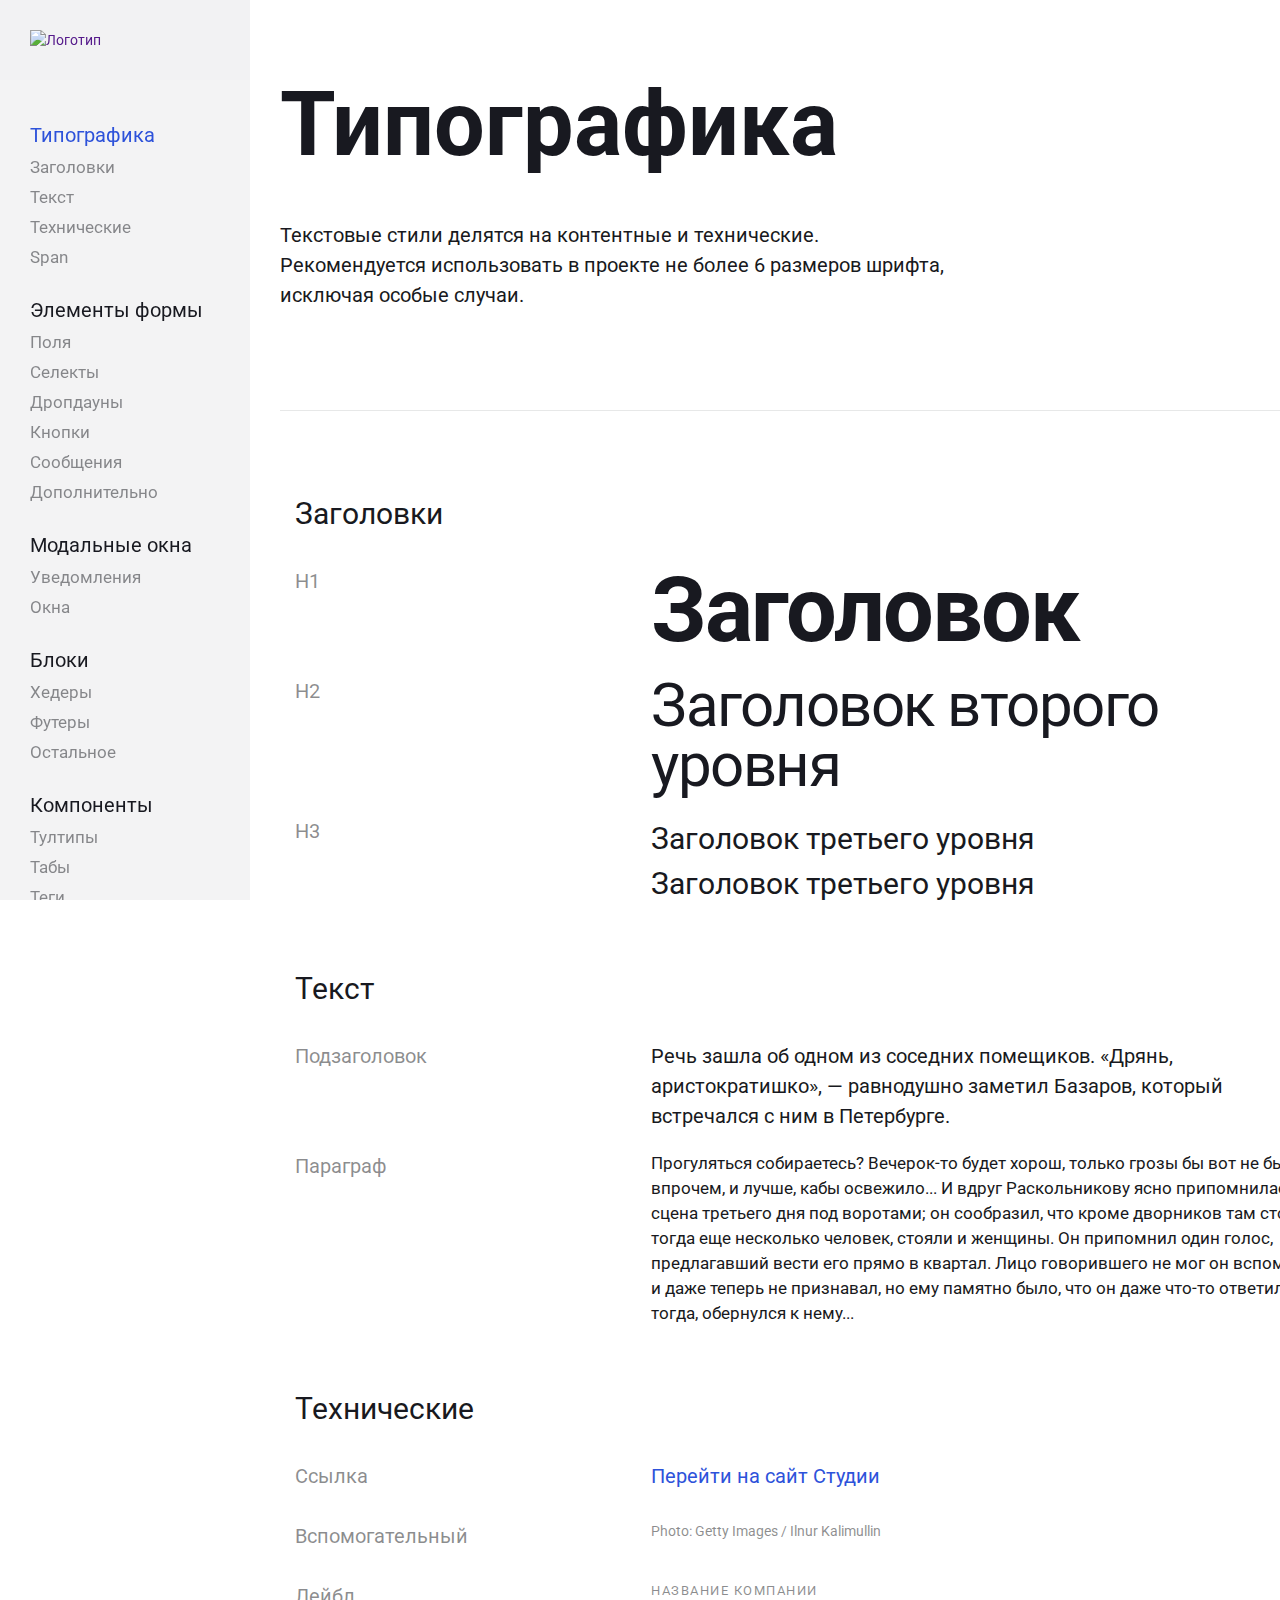
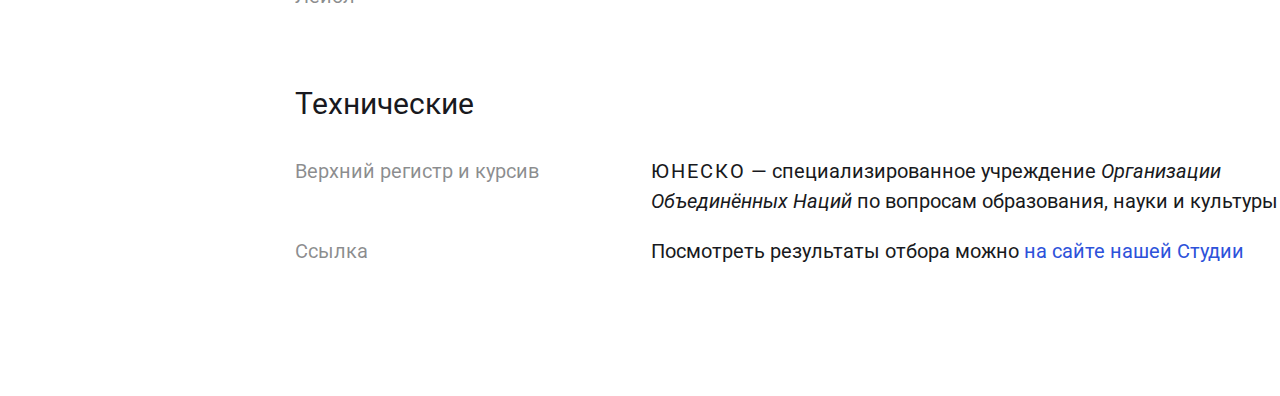
==== index.html @ d0a7d4bd "переименовала файл (для пробы)" ====
<!DOCTYPE html>
<html lang="en">

<head>
      <meta charset="UTF-8">
      <meta name="viewport" content="width=device-width, initial-scale=1.0">
      <meta http-equiv="X-UA-Compatible" content="ie=edge">
      <meta name="keywords" content="">
      <meta name="description" content="">
      <link rel="stylesheet" href="css/normalize.css">
      <link rel="stylesheet" href="css/style.css">
      <link href="https://fonts.googleapis.com/css?family=Roboto&display=swap" rel="stylesheet">
      <title>stride-design-system/typography</title>
</head>

<body>
      <div class="typography__flex-container">
            <header class="typography__header">
                  <nav class="header__navigation">
                        <a class="header__navigation-logo" href=""><img class="header__navigation-logo-image"
                                    src="img/blue-logo.svg" width="105" height="30" alt="Логотип"></a>
                        <ul class="header__navigation-menu">
                              <li><a class="header__navigation-menu-item--current" href="">Типографика</a>
                                    <ul class="header__navigation-list">
                                          <li><a class="header__navigation-item" href="">Заголовки</a></li>
                                          <li><a class="header__navigation-item" href="">Текст</a></li>
                                          <li><a class="header__navigation-item" href="">Технические</a></li>
                                          <li><a class="header__navigation-item" href="">Span</a></li>
                                    </ul>
                              </li>
                              <li><a class="header__navigation-menu-item" href="">Элементы формы</a>
                                    <ul class="header__navigation-list">
                                          <li><a class="header__navigation-item" href="">Поля</a></li>
                                          <li><a class="header__navigation-item" href="">Селекты</a></li>
                                          <li><a class="header__navigation-item" href="">Дропдауны</a></li>
                                          <li><a class="header__navigation-item" href="">Кнопки</a></li>
                                          <li><a class="header__navigation-item" href="">Сообщения</a></li>
                                          <li><a class="header__navigation-item" href="">Дополнительно</a></li>
                                    </ul>
                              </li>
                              <li><a class="header__navigation-menu-item" href="">Модальные окна</a>
                                    <ul class="header__navigation-list">
                                          <li><a class="header__navigation-item" href="">Уведомления</a></li>
                                          <li><a class="header__navigation-item" href="">Окна</a></li>
                                    </ul>
                              </li>
                              <li><a class="header__navigation-menu-item" href="">Блоки</a>
                                    <ul class="header__navigation-list">
                                          <li><a class="header__navigation-item" href="">Хедеры</a></li>
                                          <li><a class="header__navigation-item" href="">Футеры</a></li>
                                          <li><a class="header__navigation-item" href="">Остальное</a></li>
                                    </ul>
                              </li>
                              <li><a class="header__navigation-menu-item" href="">Компоненты</a>
                                    <ul class="header__navigation-list">
                                          <li><a class="header__navigation-item" href="">Тултипы</a></li>
                                          <li><a class="header__navigation-item" href="">Табы</a></li>
                                          <li><a class="header__navigation-item" href="">Теги</a></li>
                                          <li><a class="header__navigation-item" href="">Процесс-бары</a></li>
                                          <li><a class="header__navigation-item" href="">Карточки</a></li>
                                    </ul>
                              </li>
                              <li><a class="header__navigation-menu-item" href="">Иконки</a>
                                    <ul class="header__navigation-list">
                                          <li><a class="header__navigation-item" href="">Стандартный набор</a></li>
                                          <li><a class="header__navigation-item" href="">Социальные сети</a></li>
                                          <li><a class="header__navigation-item" href="">Флаги</a></li>
                                    </ul>
                              </li>
                        </ul>

                  </nav>
            </header>
            <main class="typography__main">
                  <header class="typography__main-header">
                        <h1 class="typography__header-headline">Типографика</h1>
                        <p class="typography__header-subtitle">Текстовые стили делятся на контентные и технические.
                              Рекомендуется использовать в проекте не более
                              6 размеров шрифта, исключая особые случаи.</p>
                  </header>
                  <section class="typography__tittle-style">
                        <h2 class="visually-hidden">Заголовки</h2>
                        <table class="typography__tittle-style-table">
                              <caption class="typography__tittle-style-headline">Заголовки</caption>
                              <tr class="typography__tittle-style-h1">
                                    <td class="typography__tittle-style-name">H1</td>
                                    <td class="typography__tittle-h1">Заголовок</td>
                              </tr>
                              <tr class="typography__tittle-style-h2">
                                    <td class="typography__tittle-style-name">H2</td>
                                    <td class="typography__tittle-h2">Заголовок второго уровня</td>
                              </tr>
                              <tr class="typography__tittle-style-h3">
                                    <td class="typography__tittle-style-name">H3</td>
                                    <td class="typography__tittle-h3"><span>Заголовок третьего уровня</span>
                                          <span>Заголовок третьего уровня</span>
                                    </td>
                              </tr>
                        </table>
                  </section>
                  <section class="typography__text-style">
                        <h2 class="visually-hidden">Текст</h2>
                        <table class="typography__text-style-table">
                              <caption class="typography__text-style-headline">Текст</caption>
                              <tr class="typography__text-style-subtitle">
                                    <td class="typography__text-style-name">Подзаголовок</td>
                                    <td class="typography__text-subtitle">Речь зашла об одном из соседних помещиков.
                                          «Дрянь, аристократишко», —
                                          равнодушно заметил Базаров, который встречался с ним в Петербурге.</td>
                              </tr>
                              <tr class="typography__text-style-paragraph">
                                    <td class="typography__text-style-name">Параграф</td>
                                    <td class="typography__text-paragraph">Прогуляться собираетесь? Вечерок-то будет
                                          хорош, только грозы бы вот не
                                          было.
                                          А впрочем, и лучше, кабы освежило... И вдруг Раскольникову ясно припомнилась
                                          вся
                                          сцена третьего дня под воротами; он сообразил, что кроме дворников там стояло
                                          тогда
                                          еще несколько человек, стояли и женщины. Он припомнил один голос, предлагавший
                                          вести
                                          его прямо в квартал. Лицо говорившего не мог он вспомнить и даже теперь не
                                          признавал, но ему памятно было, что он даже что-то ответил ему тогда,
                                          обернулся к
                                          нему...</td>
                              </tr>
                        </table>
                  </section>
                  <section class="typography__tech-style">
                        <h2 class="visually-hidden">Технические</h2>
                        <table class="typography__tech-style-table">
                              <caption class="typography__tech-style-headline">Технические</caption>
                              <tr class="typography__tech-style-link">
                                    <td class="typography__tech-style-name">Ссылка</td>
                                    <td class="typography__tech-link"><a class="typography__tech-link-a" href="">Перейти
                                                на сайт Студии</a></td>
                              </tr>
                              <tr class="typography__tech-style-auxiliary">
                                    <td class="typography__tech-style-name">Вспомогательный</td>
                                    <td class="typography__tech-auxiliary">Photo: Getty Images / Ilnur Kalimullin</td>
                              </tr>
                              <tr class="typography__tech-style-label">
                                    <td class="typography__tech-style-name">Лейбл</td>
                                    <td class="typography__tech-label">НАЗВАНИЕ КОМПАНИИ</td>
                              </tr>
                        </table>

                  </section>
                  <section class="typography__span-style">
                        <h2 class="visually-hidden">Span</h2>
                        <table class="typography__span-style-table">
                              <caption class="typography__span-style-headline">Технические</caption>
                              <tr class="typography__span-style-marker">
                                    <td class="typography__span-style-name">Верхний регистр и курсив</td>
                                    <td class="typography__span-marker"><span
                                                class="typography__span-uppercase">ЮНЕСКО</span> —
                                          специализированное учреждение
                                          <em class="typography__span-italic">Организации Объединённых Наций</em>
                                          по
                                          вопросам образования, науки и культуры</td>
                              </tr>
                              <tr class="typography__span-style-link">
                                    <td class="typography__span-style-name">Ссылка</td>
                                    <td class="typography__span-link">Посмотреть результаты отбора можно <a
                                                class="typography__span-link-a" href="">на сайте нашей
                                                Студии</a></td>
                              </tr>
                        </table>
                  </section>
            </main>
      </div>
</body>

</html>
---- css/style.css ----
@charset "UTF-8";
/* ====================
Переменные шрифтов в SCSS
*/
body {
  font-family: Roboto, sans-serif;
  color: #181920;
  font-size: 14px;
  line-height: 20px;
  padding: 0;
  margin: 0;
}

a {
  text-decoration: none;
}

img {
  max-width: 100%;
  height: auto;
}

button {
  padding: 0;
  border: none;
  font: inherit;
  color: inherit;
  background-color: transparent;
  cursor: pointer;
}

ul {
  list-style: none;
  padding: 0;
  margin: 0;
}

.visually-hidden:not(:focus):not(:active),
input[type=checkbox].visually-hidden,
input[type=radio].visually-hidden {
  position: absolute;
  width: 1px;
  height: 1px;
  margin: -1px;
  border: 0;
  padding: 0;
  white-space: nowrap;
  clip-path: inset(100%);
  clip: rect(0 0 0 0);
  overflow: hidden;
}

.typography__flex-container {
  position: relative;
  display: flex;
  margin: 0;
  padding: 0;
  min-height: 100vh;
}

.typography__header {
  position: fixed;
  margin: 0;
  padding: 0;
  height: 100vh;
  overflow: auto;
  overflow-x: hidden;
  z-index: 10;
}

.header__navigation {
  position: relative;
  box-sizing: border-box;
  width: 250px;
  margin: 0;
  padding: 0;
  background-color: rgba(242, 242, 243, 0.9);
}

.header__navigation-logo {
  position: fixed;
  box-sizing: border-box;
  z-index: 1;
  width: 250px;
  padding: 30px;
  background-color: rgba(242, 242, 243, 0.9);
}

.header__navigation-menu {
  padding: 120px 30px 30px;
  margin: 0;
  display: flex;
  flex-direction: column;
}

.header__navigation-menu-item {
  display: block;
  font-size: 20px;
  line-height: 30px;
  color: #181920;
}

.header__navigation-menu-item:hover {
  color: rgba(24, 25, 32, 0.75);
}

.header__navigation-menu-item:focus {
  color: #2d52da;
}

.header__navigation-menu-item--current {
  display: block;
  font-size: 20px;
  line-height: 30px;
  color: #2d52da;
}

.header__navigation-list {
  display: flex;
  flex-direction: column;
  margin-bottom: 20px;
  margin-top: 5px;
}

.header__navigation-item {
  display: block;
  font-size: 17px;
  line-height: 25px;
  margin-bottom: 5px;
  color: rgba(24, 25, 32, 0.5);
}

.header__navigation-item:hover,
.header__navigation-item:focus {
  color: rgba(24, 25, 32, 0.3);
}

.typography__main {
  position: relative;
  margin-left: 250px;
  padding: 80px 30px;
}

.typography__main-header {
  display: flex;
  flex-direction: column;
  padding: 0;
  padding-bottom: 80px;
  margin-bottom: 80px;
  border-bottom: 1px solid rgba(24, 25, 32, 0.1);
}

.typography__header-headline {
  padding: 0;
  margin: 0;
  width: 683px;
  font-size: 90px;
  line-height: 90px;
  font-weight: 700;
  margin-bottom: 30px;
}

.typography__header-subtitle {
  width: 683px;
  font-size: 20px;
  line-height: 30px;
}

.typography__tittle-style {
  margin-bottom: 40px;
}

.typography__tittle-style-table {
  display: flex;
  flex-direction: column;
}

.typography__tittle-style-headline {
  align-self: flex-start;
  box-sizing: border-box;
  padding: 0 15px;
  font-size: 30px;
  line-height: 45px;
  font-weight: 400;
  margin-bottom: 30px;
}

.typography__tittle-style-h1 {
  box-sizing: border-box;
  min-height: 90px;
  margin-bottom: 20px;
  display: flex;
  justify-content: space-between;
}

.typography__tittle-style-h2 {
  box-sizing: border-box;
  min-height: 90px;
  margin-bottom: 20px;
  display: flex;
  justify-content: space-between;
}

.typography__tittle-style-h3 {
  box-sizing: border-box;
  min-height: 90px;
  margin-bottom: 20px;
  display: flex;
  justify-content: space-between;
}

.typography__tittle-style-name {
  box-sizing: border-box;
  width: 356px;
  padding: 0 15px;
  font-size: 20px;
  line-height: 30px;
  color: rgba(24, 25, 32, 0.5);
}

.typography__tittle-h1 {
  box-sizing: border-box;
  width: 713px;
  padding: 0 15px;
  font-size: 90px;
  line-height: 90px;
  letter-spacing: -2px;
  font-weight: 700;
}

.typography__tittle-h2 {
  box-sizing: border-box;
  width: 713px;
  padding: 0 15px;
  font-size: 60px;
  line-height: 60px;
  letter-spacing: -1.5px;
  font-weight: 400;
}

.typography__tittle-h3 {
  box-sizing: border-box;
  width: 713px;
  padding: 0 15px;
  display: flex;
  flex-direction: column;
  font-size: 30px;
  line-height: 45px;
  font-weight: 400;
}

.typography__text-style {
  margin-bottom: 40px;
}

.typography__text-style-table {
  display: flex;
  flex-direction: column;
}

.typography__text-style-headline {
  align-self: flex-start;
  box-sizing: border-box;
  padding: 0 15px;
  font-size: 30px;
  line-height: 45px;
  font-weight: 400;
  margin-bottom: 30px;
}

.typography__text-style-subtitle {
  box-sizing: border-box;
  min-height: 90px;
  margin-bottom: 20px;
  display: flex;
  justify-content: space-between;
}

.typography__text-style-paragraph {
  box-sizing: border-box;
  min-height: 90px;
  margin-bottom: 20px;
  display: flex;
  justify-content: space-between;
}

.typography__text-style-name {
  box-sizing: border-box;
  width: 356px;
  padding: 0 15px;
  font-size: 20px;
  line-height: 30px;
  color: rgba(24, 25, 32, 0.5);
}

.typography__text-subtitle {
  box-sizing: border-box;
  width: 713px;
  padding: 0 15px;
  font-size: 20px;
  line-height: 30px;
  color: #181920;
}

.typography__text-paragraph {
  box-sizing: border-box;
  width: 713px;
  padding: 0 15px;
  font-size: 17px;
  line-height: 25px;
  color: #181920;
}

.typography__tech-style {
  margin-bottom: 40px;
}

.typography__tech-style-table {
  display: flex;
  flex-direction: column;
}

.typography__tech-style-headline {
  align-self: flex-start;
  box-sizing: border-box;
  padding: 0 15px;
  font-size: 30px;
  line-height: 45px;
  font-weight: 400;
  margin-bottom: 30px;
}

.typography__tech-style-link {
  box-sizing: border-box;
  min-height: 40px;
  margin-bottom: 20px;
  display: flex;
  justify-content: space-between;
}

.typography__tech-style-auxiliary {
  box-sizing: border-box;
  min-height: 40px;
  margin-bottom: 20px;
  display: flex;
  justify-content: space-between;
}

.typography__tech-style-label {
  box-sizing: border-box;
  min-height: 40px;
  margin-bottom: 20px;
  display: flex;
  justify-content: space-between;
}

.typography__tech-style-name {
  box-sizing: border-box;
  width: 356px;
  padding: 0 15px;
  font-size: 20px;
  line-height: 30px;
  color: rgba(24, 25, 32, 0.5);
}

.typography__tech-link {
  box-sizing: border-box;
  width: 713px;
  padding: 0 15px;
}

.typography__tech-link-a {
  transition: all 0.1s ease;
  color: #2d52da;
  font-size: 20px;
  line-height: 30px;
}

.typography__tech-link-a:hover,
.typography__tech-link-a:focus {
  color: rgba(45, 82, 218, 0.75);
}

.typography__tech-auxiliary {
  box-sizing: border-box;
  width: 713px;
  padding: 0 15px;
  color: rgba(24, 25, 32, 0.5);
  font-size: 14px;
  line-height: 20px;
}

.typography__tech-label {
  box-sizing: border-box;
  width: 713px;
  padding: 0 15px;
  color: rgba(24, 25, 32, 0.5);
  font-size: 13px;
  letter-spacing: 1.5px;
  text-transform: uppercase;
}

.typography__span-style-table {
  display: flex;
  flex-direction: column;
}

.typography__span-style-headline {
  align-self: flex-start;
  box-sizing: border-box;
  padding: 0 15px;
  font-size: 30px;
  line-height: 45px;
  font-weight: 400;
  margin-bottom: 30px;
}

.typography__span-style-marker {
  box-sizing: border-box;
  min-height: 60px;
  margin-bottom: 20px;
  display: flex;
  justify-content: space-between;
}

.typography__span-style-link {
  box-sizing: border-box;
  min-height: 60px;
  margin-bottom: 20px;
  display: flex;
  justify-content: space-between;
}

.typography__span-style-name {
  box-sizing: border-box;
  width: 356px;
  padding: 0 15px;
  font-size: 20px;
  line-height: 30px;
  color: rgba(24, 25, 32, 0.5);
}

.typography__span-marker {
  box-sizing: border-box;
  width: 713px;
  padding: 0 15px;
  font-size: 20px;
  line-height: 30px;
  color: #181920;
}

.typography__span-uppercase {
  letter-spacing: 2px;
}

.typography__span-link {
  box-sizing: border-box;
  width: 713px;
  padding: 0 15px;
  font-size: 20px;
  line-height: 30px;
  color: #181920;
}

.typography__span-link-a {
  transition: all 0.1s ease;
  color: #2d52da;
  font-size: 20px;
  line-height: 30px;
}

.typography__span-link-a:hover,
.typography__span-link-a:focus {
  color: rgba(45, 82, 218, 0.75);
}

/*# sourceMappingURL=style.css.map */
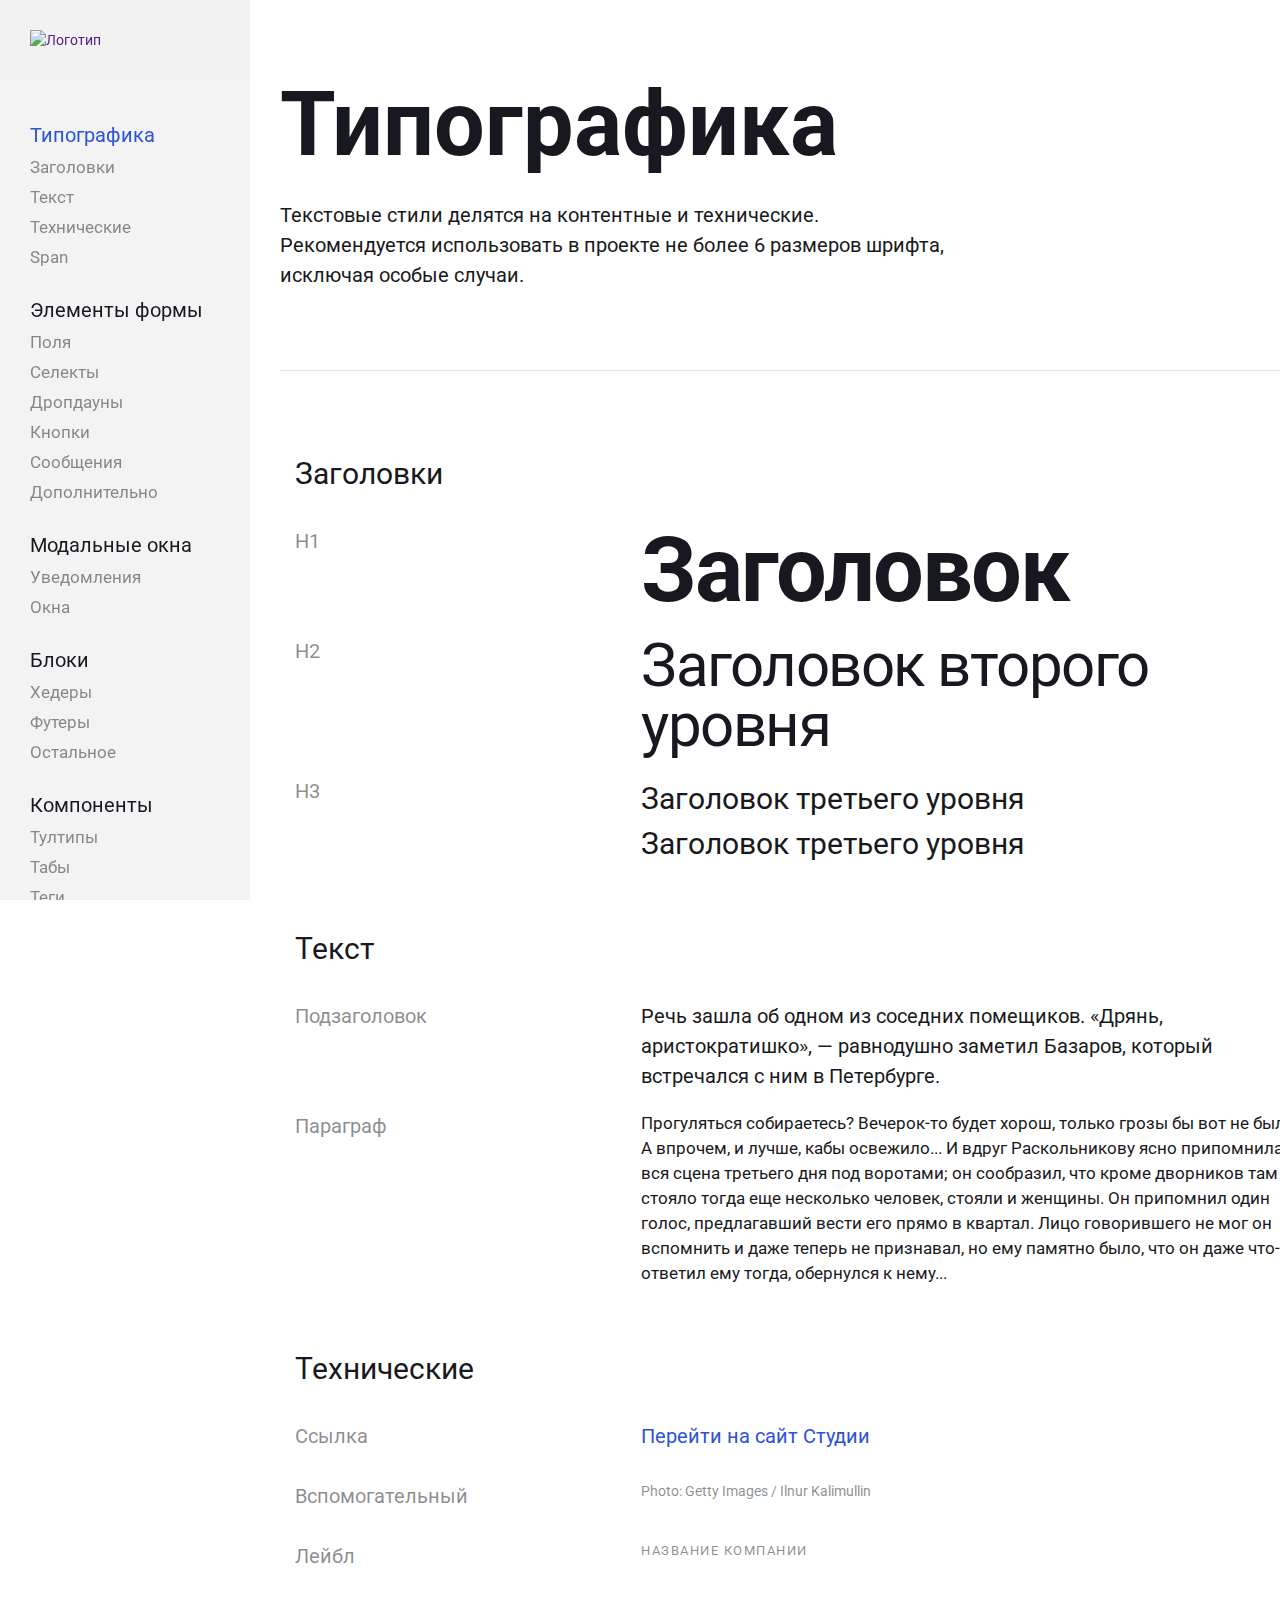
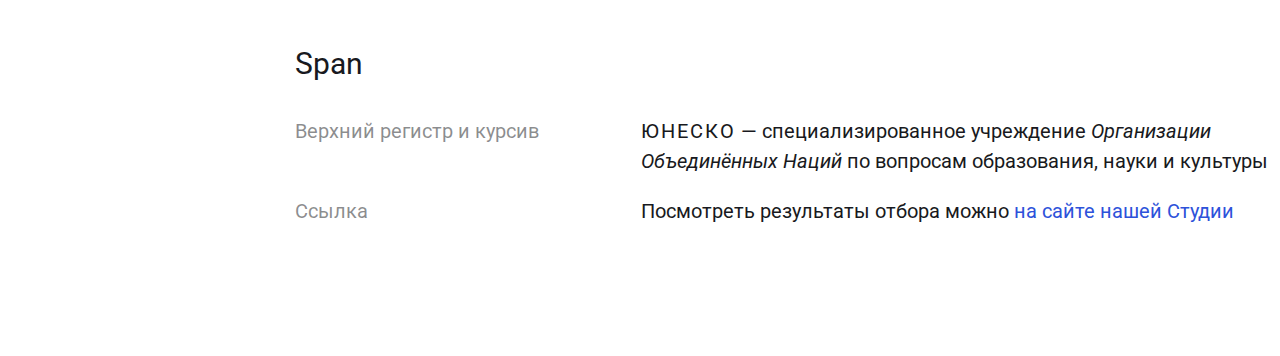
==== commit 344ce813: "якори в разделе типография добавлен обертывающий контейнер внутри main  с фиксированной шириной" ====
--- a/index.html
+++ b/index.html
@@ -14,18 +14,18 @@
 </head>
 
 <body>
-      <div class="typography__flex-container">
-            <header class="typography__header">
+      <div class="flex-container">
+            <header class="header">
                   <nav class="header__navigation">
                         <a class="header__navigation-logo" href=""><img class="header__navigation-logo-image"
                                     src="img/blue-logo.svg" width="105" height="30" alt="Логотип"></a>
                         <ul class="header__navigation-menu">
-                              <li><a class="header__navigation-menu-item--current" href="">Типографика</a>
+                              <li><a class="header__navigation-menu-item--current" href="#typography">Типографика</a>
                                     <ul class="header__navigation-list">
-                                          <li><a class="header__navigation-item" href="">Заголовки</a></li>
-                                          <li><a class="header__navigation-item" href="">Текст</a></li>
-                                          <li><a class="header__navigation-item" href="">Технические</a></li>
-                                          <li><a class="header__navigation-item" href="">Span</a></li>
+                                          <li><a class="header__navigation-item" href="#tittle-style">Заголовки</a></li>
+                                          <li><a class="header__navigation-item" href="#text-style">Текст</a></li>
+                                          <li><a class="header__navigation-item" href="#tech-style">Технические</a></li>
+                                          <li><a class="header__navigation-item" href="#span-style">Span</a></li>
                                     </ul>
                               </li>
                               <li><a class="header__navigation-menu-item" href="">Элементы формы</a>
@@ -72,101 +72,117 @@
                   </nav>
             </header>
             <main class="typography__main">
-                  <header class="typography__main-header">
-                        <h1 class="typography__header-headline">Типографика</h1>
-                        <p class="typography__header-subtitle">Текстовые стили делятся на контентные и технические.
-                              Рекомендуется использовать в проекте не более
-                              6 размеров шрифта, исключая особые случаи.</p>
-                  </header>
-                  <section class="typography__tittle-style">
-                        <h2 class="visually-hidden">Заголовки</h2>
-                        <table class="typography__tittle-style-table">
-                              <caption class="typography__tittle-style-headline">Заголовки</caption>
-                              <tr class="typography__tittle-style-h1">
-                                    <td class="typography__tittle-style-name">H1</td>
-                                    <td class="typography__tittle-h1">Заголовок</td>
-                              </tr>
-                              <tr class="typography__tittle-style-h2">
-                                    <td class="typography__tittle-style-name">H2</td>
-                                    <td class="typography__tittle-h2">Заголовок второго уровня</td>
-                              </tr>
-                              <tr class="typography__tittle-style-h3">
-                                    <td class="typography__tittle-style-name">H3</td>
-                                    <td class="typography__tittle-h3"><span>Заголовок третьего уровня</span>
-                                          <span>Заголовок третьего уровня</span>
-                                    </td>
-                              </tr>
-                        </table>
-                  </section>
-                  <section class="typography__text-style">
-                        <h2 class="visually-hidden">Текст</h2>
-                        <table class="typography__text-style-table">
-                              <caption class="typography__text-style-headline">Текст</caption>
-                              <tr class="typography__text-style-subtitle">
-                                    <td class="typography__text-style-name">Подзаголовок</td>
-                                    <td class="typography__text-subtitle">Речь зашла об одном из соседних помещиков.
-                                          «Дрянь, аристократишко», —
-                                          равнодушно заметил Базаров, который встречался с ним в Петербурге.</td>
-                              </tr>
-                              <tr class="typography__text-style-paragraph">
-                                    <td class="typography__text-style-name">Параграф</td>
-                                    <td class="typography__text-paragraph">Прогуляться собираетесь? Вечерок-то будет
-                                          хорош, только грозы бы вот не
-                                          было.
-                                          А впрочем, и лучше, кабы освежило... И вдруг Раскольникову ясно припомнилась
-                                          вся
-                                          сцена третьего дня под воротами; он сообразил, что кроме дворников там стояло
-                                          тогда
-                                          еще несколько человек, стояли и женщины. Он припомнил один голос, предлагавший
-                                          вести
-                                          его прямо в квартал. Лицо говорившего не мог он вспомнить и даже теперь не
-                                          признавал, но ему памятно было, что он даже что-то ответил ему тогда,
-                                          обернулся к
-                                          нему...</td>
-                              </tr>
-                        </table>
-                  </section>
-                  <section class="typography__tech-style">
-                        <h2 class="visually-hidden">Технические</h2>
-                        <table class="typography__tech-style-table">
-                              <caption class="typography__tech-style-headline">Технические</caption>
-                              <tr class="typography__tech-style-link">
-                                    <td class="typography__tech-style-name">Ссылка</td>
-                                    <td class="typography__tech-link"><a class="typography__tech-link-a" href="">Перейти
-                                                на сайт Студии</a></td>
-                              </tr>
-                              <tr class="typography__tech-style-auxiliary">
-                                    <td class="typography__tech-style-name">Вспомогательный</td>
-                                    <td class="typography__tech-auxiliary">Photo: Getty Images / Ilnur Kalimullin</td>
-                              </tr>
-                              <tr class="typography__tech-style-label">
-                                    <td class="typography__tech-style-name">Лейбл</td>
-                                    <td class="typography__tech-label">НАЗВАНИЕ КОМПАНИИ</td>
-                              </tr>
-                        </table>
+                  <a id="typography"></a>
+                  <div class="typography__main-container">
+                        <header class="typography__main-header">
+                              <h1 class="typography__header-headline">Типографика</h1>
+                              <p class="typography__header-subtitle">Текстовые стили делятся на контентные и
+                                    технические.
+                                    Рекомендуется использовать в проекте не более
+                                    6 размеров шрифта, исключая особые случаи.</p>
+                        </header>
+                        <section class="typography__tittle-style">
+                              <a id="tittle-style"></a>
+                              <h2 class="visually-hidden">Заголовки</h2>
+                              <table class="typography__tittle-style-table">
+                                    <caption class="typography__tittle-style-headline">Заголовки</caption>
+                                    <tr class="typography__tittle-style-h1">
+                                          <td class="typography__tittle-style-name">H1</td>
+                                          <td class="typography__tittle-h1">Заголовок</td>
+                                    </tr>
+                                    <tr class="typography__tittle-style-h2">
+                                          <td class="typography__tittle-style-name">H2</td>
+                                          <td class="typography__tittle-h2">Заголовок второго уровня</td>
+                                    </tr>
+                                    <tr class="typography__tittle-style-h3">
+                                          <td class="typography__tittle-style-name">H3</td>
+                                          <td class="typography__tittle-h3"><span>Заголовок третьего уровня</span>
+                                                <span>Заголовок третьего уровня</span>
+                                          </td>
+                                    </tr>
+                              </table>
+                        </section>
+                        <section class="typography__text-style">
+                              <a id="text-style"></a>
+                              <h2 class="visually-hidden">Текст</h2>
+                              <table class="typography__text-style-table">
+                                    <caption class="typography__text-style-headline">Текст</caption>
+                                    <tr class="typography__text-style-subtitle">
+                                          <td class="typography__text-style-name">Подзаголовок</td>
+                                          <td class="typography__text-subtitle">Речь зашла об одном из соседних
+                                                помещиков.
+                                                «Дрянь, аристократишко», —
+                                                равнодушно заметил Базаров, который встречался с ним в Петербурге.</td>
+                                    </tr>
+                                    <tr class="typography__text-style-paragraph">
+                                          <td class="typography__text-style-name">Параграф</td>
+                                          <td class="typography__text-paragraph">Прогуляться собираетесь? Вечерок-то
+                                                будет
+                                                хорош, только грозы бы вот не
+                                                было.
+                                                А впрочем, и лучше, кабы освежило... И вдруг Раскольникову ясно
+                                                припомнилась
+                                                вся
+                                                сцена третьего дня под воротами; он сообразил, что кроме дворников там
+                                                стояло
+                                                тогда
+                                                еще несколько человек, стояли и женщины. Он припомнил один голос,
+                                                предлагавший
+                                                вести
+                                                его прямо в квартал. Лицо говорившего не мог он вспомнить и даже теперь
+                                                не
+                                                признавал, но ему памятно было, что он даже что-то ответил ему тогда,
+                                                обернулся к
+                                                нему...</td>
+                                    </tr>
+                              </table>
+                        </section>
+                        <section class="typography__tech-style">
+                              <a id="tech-style"></a>
+                              <h2 class="visually-hidden">Технические</h2>
+                              <table class="typography__tech-style-table">
+                                    <caption class="typography__tech-style-headline">Технические</caption>
+                                    <tr class="typography__tech-style-link">
+                                          <td class="typography__tech-style-name">Ссылка</td>
+                                          <td class="typography__tech-link"><a class="typography__tech-link-a"
+                                                      href="">Перейти
+                                                      на сайт Студии</a></td>
+                                    </tr>
+                                    <tr class="typography__tech-style-auxiliary">
+                                          <td class="typography__tech-style-name">Вспомогательный</td>
+                                          <td class="typography__tech-auxiliary">Photo: Getty Images / Ilnur Kalimullin
+                                          </td>
+                                    </tr>
+                                    <tr class="typography__tech-style-label">
+                                          <td class="typography__tech-style-name">Лейбл</td>
+                                          <td class="typography__tech-label">НАЗВАНИЕ КОМПАНИИ</td>
+                                    </tr>
+                              </table>
 
-                  </section>
-                  <section class="typography__span-style">
-                        <h2 class="visually-hidden">Span</h2>
-                        <table class="typography__span-style-table">
-                              <caption class="typography__span-style-headline">Технические</caption>
-                              <tr class="typography__span-style-marker">
-                                    <td class="typography__span-style-name">Верхний регистр и курсив</td>
-                                    <td class="typography__span-marker"><span
-                                                class="typography__span-uppercase">ЮНЕСКО</span> —
-                                          специализированное учреждение
-                                          <em class="typography__span-italic">Организации Объединённых Наций</em>
-                                          по
-                                          вопросам образования, науки и культуры</td>
-                              </tr>
-                              <tr class="typography__span-style-link">
-                                    <td class="typography__span-style-name">Ссылка</td>
-                                    <td class="typography__span-link">Посмотреть результаты отбора можно <a
-                                                class="typography__span-link-a" href="">на сайте нашей
-                                                Студии</a></td>
-                              </tr>
-                        </table>
-                  </section>
+                        </section>
+                        <section class="typography__span-style">
+                              <a id="span-style"></a>
+                              <h2 class="visually-hidden">Span</h2>
+                              <table class="typography__span-style-table">
+                                    <caption class="typography__span-style-headline">Span</caption>
+                                    <tr class="typography__span-style-marker">
+                                          <td class="typography__span-style-name">Верхний регистр и курсив</td>
+                                          <td class="typography__span-marker"><span
+                                                      class="typography__span-uppercase">ЮНЕСКО</span> —
+                                                специализированное учреждение
+                                                <em class="typography__span-italic">Организации Объединённых Наций</em>
+                                                по
+                                                вопросам образования, науки и культуры</td>
+                                    </tr>
+                                    <tr class="typography__span-style-link">
+                                          <td class="typography__span-style-name">Ссылка</td>
+                                          <td class="typography__span-link">Посмотреть результаты отбора можно <a
+                                                      class="typography__span-link-a" href="">на сайте нашей
+                                                      Студии</a></td>
+                                    </tr>
+                              </table>
+                        </section>
+                  </div>
             </main>
       </div>
 </body>
--- a/css/style.css
+++ b/css/style.css
@@ -50,7 +50,7 @@
   overflow: hidden;
 }
 
-.typography__flex-container {
+.flex-container {
   position: relative;
   display: flex;
   margin: 0;
@@ -58,7 +58,7 @@
   min-height: 100vh;
 }
 
-.typography__header {
+.header {
   position: fixed;
   margin: 0;
   padding: 0;
@@ -136,9 +136,16 @@
 }
 
 .typography__main {
+  width: 100%;
   position: relative;
   margin-left: 250px;
   padding: 80px 30px;
+}
+
+.typography__main-container {
+  width: 1039px;
+  margin: 0 auto;
+  padding: 0;
 }
 
 .typography__main-header {
@@ -164,6 +171,8 @@
   width: 683px;
   font-size: 20px;
   line-height: 30px;
+  margin: 0;
+  padding: 0;
 }
 
 .typography__tittle-style {
@@ -474,4 +483,38 @@
   color: rgba(45, 82, 218, 0.75);
 }
 
+.form-elements__main {
+  width: 100%;
+  position: relative;
+  margin-left: 250px;
+  padding: 80px 30px;
+}
+
+.form-elements__main-header {
+  display: flex;
+  flex-direction: column;
+  padding: 0;
+  padding-bottom: 80px;
+  margin-bottom: 80px;
+  border-bottom: 1px solid rgba(24, 25, 32, 0.1);
+}
+
+.form-elements__header-headline {
+  padding: 0;
+  margin: 0;
+  width: 683px;
+  font-size: 90px;
+  line-height: 90px;
+  font-weight: 700;
+  margin-bottom: 30px;
+}
+
+.form-elements__header-subtitle {
+  width: 683px;
+  font-size: 20px;
+  line-height: 30px;
+  margin: 0;
+  padding: 0;
+}
+
 /*# sourceMappingURL=style.css.map */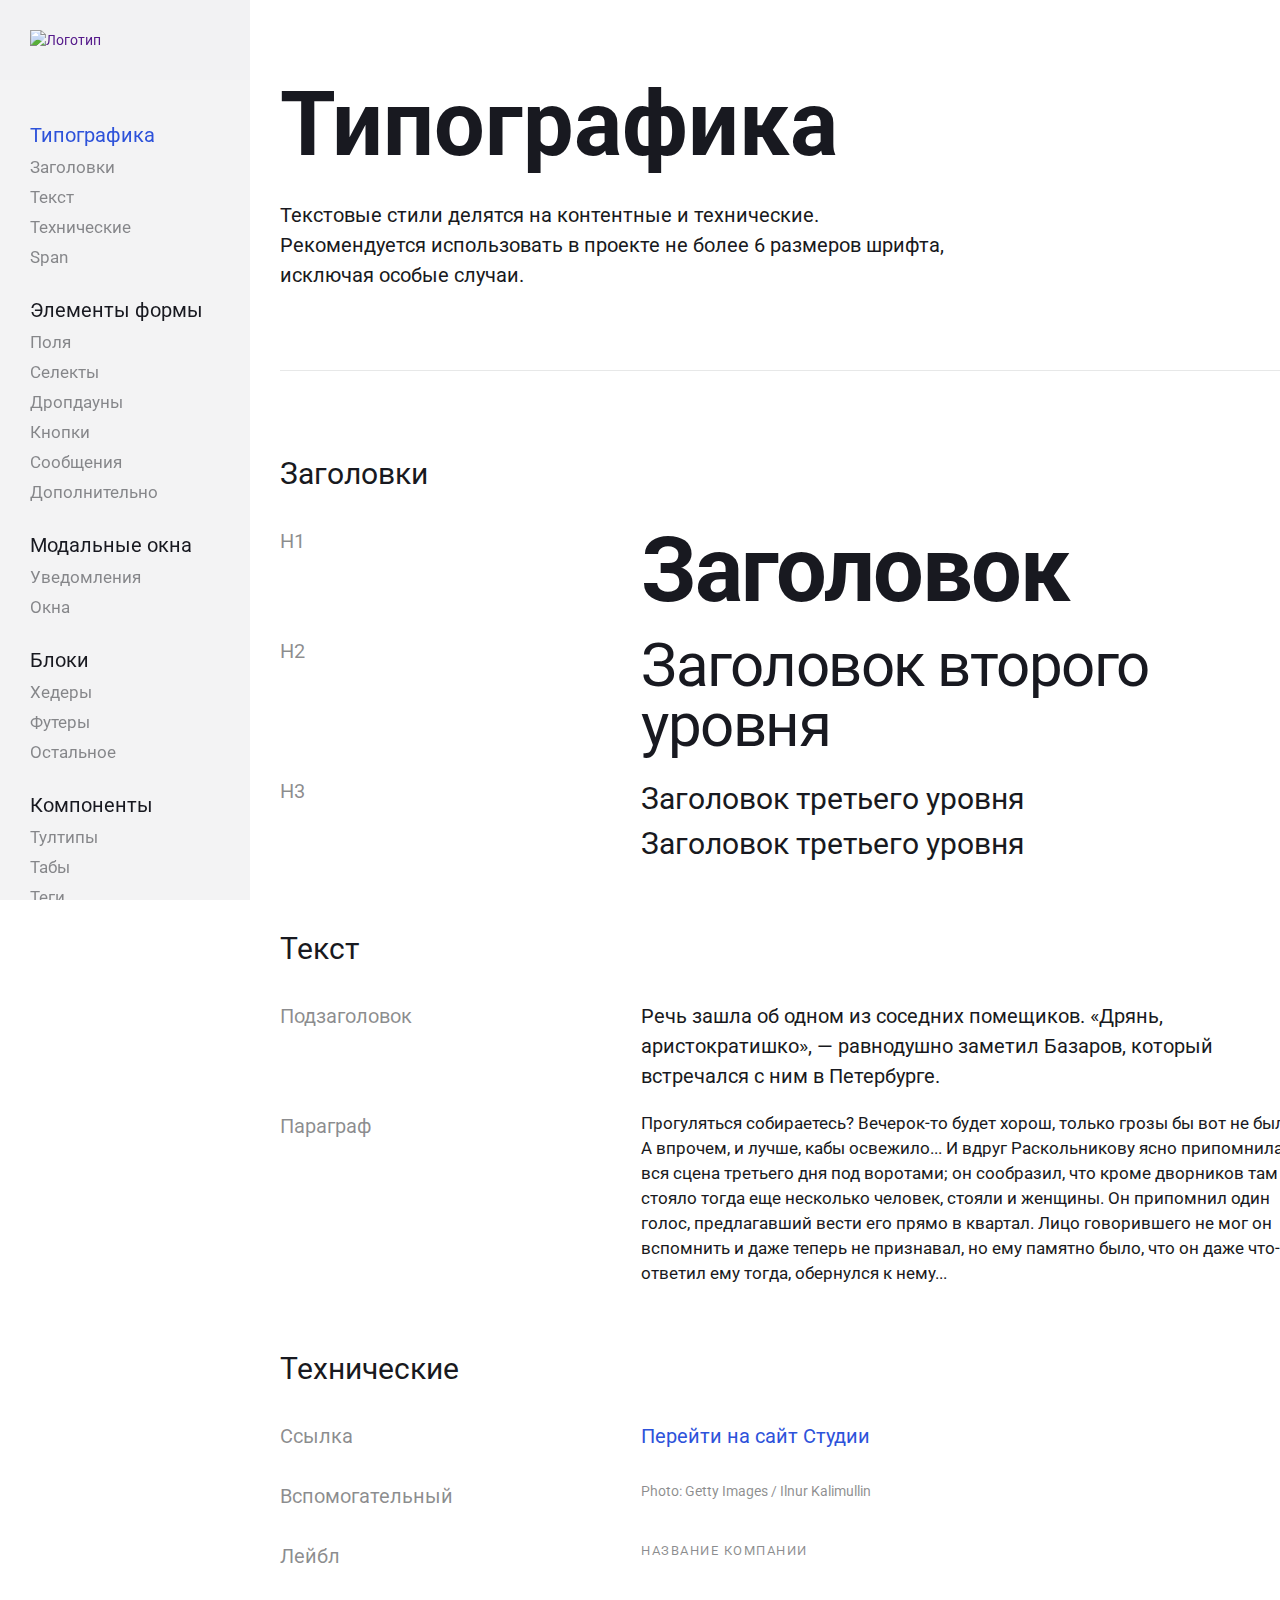
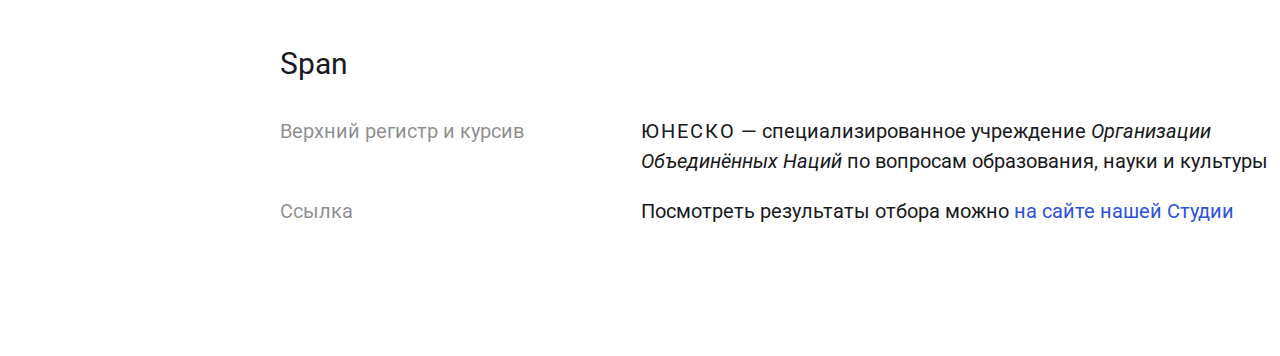
==== commit e3e0bdd2: "страница иконок и навигация" ====
--- a/index.html
+++ b/index.html
@@ -9,6 +9,7 @@
       <meta name="description" content="">
       <link rel="stylesheet" href="css/normalize.css">
       <link rel="stylesheet" href="css/style.css">
+      <link href="https://fonts.googleapis.com/icon?family=Material+Icons" rel="stylesheet">
       <link href="https://fonts.googleapis.com/css?family=Roboto&display=swap" rel="stylesheet">
       <title>stride-design-system/typography</title>
 </head>
@@ -20,7 +21,7 @@
                         <a class="header__navigation-logo" href=""><img class="header__navigation-logo-image"
                                     src="img/blue-logo.svg" width="105" height="30" alt="Логотип"></a>
                         <ul class="header__navigation-menu">
-                              <li><a class="header__navigation-menu-item--current" href="#typography">Типографика</a>
+                              <li><a class="header__navigation-menu-item--current" href="index.html">Типографика</a>
                                     <ul class="header__navigation-list">
                                           <li><a class="header__navigation-item" href="#tittle-style">Заголовки</a></li>
                                           <li><a class="header__navigation-item" href="#text-style">Текст</a></li>
@@ -28,7 +29,7 @@
                                           <li><a class="header__navigation-item" href="#span-style">Span</a></li>
                                     </ul>
                               </li>
-                              <li><a class="header__navigation-menu-item" href="">Элементы формы</a>
+                              <li><a class="header__navigation-menu-item" href="form-elements.html">Элементы формы</a>
                                     <ul class="header__navigation-list">
                                           <li><a class="header__navigation-item" href="">Поля</a></li>
                                           <li><a class="header__navigation-item" href="">Селекты</a></li>
@@ -38,20 +39,20 @@
                                           <li><a class="header__navigation-item" href="">Дополнительно</a></li>
                                     </ul>
                               </li>
-                              <li><a class="header__navigation-menu-item" href="">Модальные окна</a>
+                              <li><a class="header__navigation-menu-item" href="modal-map.html">Модальные окна</a>
                                     <ul class="header__navigation-list">
                                           <li><a class="header__navigation-item" href="">Уведомления</a></li>
                                           <li><a class="header__navigation-item" href="">Окна</a></li>
                                     </ul>
                               </li>
-                              <li><a class="header__navigation-menu-item" href="">Блоки</a>
+                              <li><a class="header__navigation-menu-item" href="blocks.html">Блоки</a>
                                     <ul class="header__navigation-list">
                                           <li><a class="header__navigation-item" href="">Хедеры</a></li>
                                           <li><a class="header__navigation-item" href="">Футеры</a></li>
                                           <li><a class="header__navigation-item" href="">Остальное</a></li>
                                     </ul>
                               </li>
-                              <li><a class="header__navigation-menu-item" href="">Компоненты</a>
+                              <li><a class="header__navigation-menu-item" href="components.html">Компоненты</a>
                                     <ul class="header__navigation-list">
                                           <li><a class="header__navigation-item" href="">Тултипы</a></li>
                                           <li><a class="header__navigation-item" href="">Табы</a></li>
@@ -60,7 +61,7 @@
                                           <li><a class="header__navigation-item" href="">Карточки</a></li>
                                     </ul>
                               </li>
-                              <li><a class="header__navigation-menu-item" href="">Иконки</a>
+                              <li><a class="header__navigation-menu-item" href="icons.html">Иконки</a>
                                     <ul class="header__navigation-list">
                                           <li><a class="header__navigation-item" href="">Стандартный набор</a></li>
                                           <li><a class="header__navigation-item" href="">Социальные сети</a></li>
--- a/css/style.css
+++ b/css/style.css
@@ -187,7 +187,7 @@
 .typography__tittle-style-headline {
   align-self: flex-start;
   box-sizing: border-box;
-  padding: 0 15px;
+  padding: 0 15px 0 0;
   font-size: 30px;
   line-height: 45px;
   font-weight: 400;
@@ -221,7 +221,7 @@
 .typography__tittle-style-name {
   box-sizing: border-box;
   width: 356px;
-  padding: 0 15px;
+  padding: 0 15px 0 0;
   font-size: 20px;
   line-height: 30px;
   color: rgba(24, 25, 32, 0.5);
@@ -270,7 +270,7 @@
 .typography__text-style-headline {
   align-self: flex-start;
   box-sizing: border-box;
-  padding: 0 15px;
+  padding: 0;
   font-size: 30px;
   line-height: 45px;
   font-weight: 400;
@@ -296,7 +296,7 @@
 .typography__text-style-name {
   box-sizing: border-box;
   width: 356px;
-  padding: 0 15px;
+  padding: 0 15px 0 0;
   font-size: 20px;
   line-height: 30px;
   color: rgba(24, 25, 32, 0.5);
@@ -332,7 +332,7 @@
 .typography__tech-style-headline {
   align-self: flex-start;
   box-sizing: border-box;
-  padding: 0 15px;
+  padding: 0;
   font-size: 30px;
   line-height: 45px;
   font-weight: 400;
@@ -366,7 +366,7 @@
 .typography__tech-style-name {
   box-sizing: border-box;
   width: 356px;
-  padding: 0 15px;
+  padding: 0 15px 0 0;
   font-size: 20px;
   line-height: 30px;
   color: rgba(24, 25, 32, 0.5);
@@ -417,7 +417,7 @@
 .typography__span-style-headline {
   align-self: flex-start;
   box-sizing: border-box;
-  padding: 0 15px;
+  padding: 0;
   font-size: 30px;
   line-height: 45px;
   font-weight: 400;
@@ -443,7 +443,7 @@
 .typography__span-style-name {
   box-sizing: border-box;
   width: 356px;
-  padding: 0 15px;
+  padding: 0 15px 0 0;
   font-size: 20px;
   line-height: 30px;
   color: rgba(24, 25, 32, 0.5);
@@ -485,9 +485,16 @@
 
 .form-elements__main {
   width: 100%;
+  box-sizing: border-box;
   position: relative;
   margin-left: 250px;
   padding: 80px 30px;
+}
+
+.form-elements__main-container {
+  width: 1039px;
+  margin: 0 auto;
+  padding: 0;
 }
 
 .form-elements__main-header {
@@ -517,4 +524,5369 @@
   padding: 0;
 }
 
+.form-elements__field-style {
+  margin-bottom: 40px;
+}
+
+.form-elements__field-style-table {
+  display: flex;
+  flex-direction: column;
+}
+
+.form-elements__field-style-headline {
+  align-self: flex-start;
+  box-sizing: border-box;
+  font-size: 30px;
+  line-height: 45px;
+  font-weight: 400;
+  margin-bottom: 30px;
+}
+
+.form-elements__field-style-ordinary {
+  box-sizing: border-box;
+  min-height: 100px;
+  margin-bottom: 20px;
+  display: flex;
+  justify-content: space-between;
+}
+
+.form-elements__field-style-error {
+  box-sizing: border-box;
+  min-height: 100px;
+  margin-bottom: 20px;
+  padding-bottom: 15px;
+  display: flex;
+  justify-content: space-between;
+}
+
+.form-elements__field-style-warning {
+  box-sizing: border-box;
+  min-height: 100px;
+  margin-bottom: 20px;
+  padding-bottom: 15px;
+  display: flex;
+  justify-content: space-between;
+}
+
+.form-elements__field-style-success {
+  box-sizing: border-box;
+  min-height: 100px;
+  margin-bottom: 20px;
+  padding-bottom: 15px;
+  display: flex;
+  justify-content: space-between;
+}
+
+.form-elements__field-style-blocked {
+  box-sizing: border-box;
+  min-height: 100px;
+  margin-bottom: 20px;
+  display: flex;
+  justify-content: space-between;
+}
+
+.form-elements__field-style-icon {
+  box-sizing: border-box;
+  min-height: 100px;
+  margin-bottom: 20px;
+  display: flex;
+  justify-content: space-between;
+}
+
+.form-elements__field-style-text {
+  box-sizing: border-box;
+  min-height: 100px;
+  margin-bottom: 20px;
+  padding-bottom: 15px;
+  display: flex;
+  justify-content: space-between;
+}
+
+.form-elements__field-style-button {
+  box-sizing: border-box;
+  min-height: 100px;
+  margin-bottom: 20px;
+  display: flex;
+  justify-content: space-between;
+}
+
+.form-elements__field-style-name {
+  box-sizing: border-box;
+  width: 326px;
+  font-size: 20px;
+  line-height: 30px;
+  color: rgba(24, 25, 32, 0.5);
+}
+
+.form-elements__field-ordinary {
+  width: 326px;
+  box-sizing: border-box;
+  display: flex;
+  flex-direction: column;
+}
+
+.form-elements__field-error {
+  width: 326px;
+  box-sizing: border-box;
+}
+
+.form-elements__field-blocked {
+  width: 326px;
+  box-sizing: border-box;
+}
+
+.form-elements__field-icon {
+  width: 326px;
+  box-sizing: border-box;
+}
+
+.form-elements__field-button {
+  width: 326px;
+  box-sizing: border-box;
+}
+
+.form-elements__field-text {
+  width: 326px;
+  box-sizing: border-box;
+}
+
+.form-elements__field-ordinary-label {
+  color: rgba(24, 25, 32, 0.5);
+  font-size: 13px;
+  letter-spacing: 1.5px;
+  text-transform: uppercase;
+  margin-bottom: 10px;
+}
+
+.form-elements__field-ordinary-input1 {
+  box-sizing: border-box;
+  border-color: rgba(24, 25, 32, 0.1);
+  margin-bottom: 10px;
+  padding: 9px 14px;
+  border-style: solid;
+  border-width: 1px;
+  transition: all 0.1s ease-in-out;
+  cursor: text;
+  height: 50px;
+  border-radius: 1px;
+  font-size: 17px;
+  line-height: 25px;
+}
+
+.form-elements__field-ordinary-input2 {
+  box-sizing: border-box;
+  border: none;
+  border-bottom: 1px solid rgba(24, 25, 32, 0.1);
+  margin-bottom: 10px;
+  padding: 9px 0;
+  transition: all 0.1s ease-in-out;
+  cursor: text;
+  height: 50px;
+  border-radius: 1px;
+  font-size: 17px;
+  line-height: 25px;
+}
+
+.form-elements__field-ordinary-input1:hover {
+  border-color: rgba(24, 25, 32, 0.2);
+}
+
+.form-elements__field-ordinary-input2:hover {
+  border-color: rgba(24, 25, 32, 0.2);
+}
+
+.form-elements__field-ordinary-input1:focus {
+  outline: none;
+  padding-bottom: 8px;
+  border-color: rgba(24, 25, 32, 0.2);
+  border-bottom-color: #2d52da;
+  border-bottom-width: 2px;
+}
+
+.form-elements__field-ordinary-input2:focus {
+  outline: none;
+  padding-bottom: 8px;
+  border-color: rgba(24, 25, 32, 0.2);
+  border-bottom-color: #2d52da;
+  border-bottom-width: 2px;
+}
+
+.form-elements__field-success {
+  width: 326px;
+  box-sizing: border-box;
+  display: flex;
+  flex-direction: column;
+}
+
+.form-elements__field-success-label {
+  color: rgba(24, 25, 32, 0.5);
+  font-size: 13px;
+  letter-spacing: 1.5px;
+  text-transform: uppercase;
+  margin-bottom: 10px;
+}
+
+.form-elements__field-success-input1 {
+  box-sizing: border-box;
+  border-color: #0f995e;
+  margin-bottom: 10px;
+  padding: 9px 14px;
+  border-style: solid;
+  border-width: 1px;
+  transition: all 0.1s ease-in-out;
+  cursor: text;
+  height: 50px;
+  border-radius: 1px;
+  font-size: 17px;
+  line-height: 25px;
+}
+
+.form-elements__field-success-input2 {
+  box-sizing: border-box;
+  border: none;
+  border-bottom: 1px solid #0f995e;
+  margin-bottom: 10px;
+  padding: 9px 0;
+  transition: all 0.1s ease-in-out;
+  cursor: text;
+  height: 50px;
+  border-radius: 1px;
+  font-size: 17px;
+  line-height: 25px;
+}
+
+.form-elements__field-success-input1:focus {
+  outline: none;
+  padding-bottom: 8px;
+  border-color: #0f995e;
+  border-bottom-color: #0f995e;
+  border-bottom-width: 2px;
+}
+
+.form-elements__field-success-input2:focus {
+  outline: none;
+  padding-bottom: 8px;
+  border-color: #0f995e;
+  border-bottom-color: #0f995e;
+  border-bottom-width: 2px;
+}
+
+.form-elements__field-success-text {
+  font-size: 14px;
+  line-height: 20px;
+  color: #0f995e;
+}
+
+.form-elements__field-warning {
+  width: 326px;
+  box-sizing: border-box;
+  display: flex;
+  flex-direction: column;
+}
+
+.form-elements__field-warning-label {
+  color: rgba(24, 25, 32, 0.5);
+  font-size: 13px;
+  letter-spacing: 1.5px;
+  text-transform: uppercase;
+  margin-bottom: 10px;
+}
+
+.form-elements__field-warning-input1 {
+  box-sizing: border-box;
+  border-color: #f8b52b;
+  margin-bottom: 10px;
+  padding: 9px 14px;
+  border-style: solid;
+  border-width: 1px;
+  transition: all 0.1s ease-in-out;
+  cursor: text;
+  height: 50px;
+  border-radius: 1px;
+  font-size: 17px;
+  line-height: 25px;
+}
+
+.form-elements__field-warning-input2 {
+  box-sizing: border-box;
+  border: none;
+  border-bottom: 1px solid #f8b52b;
+  margin-bottom: 10px;
+  padding: 9px 0;
+  transition: all 0.1s ease-in-out;
+  cursor: text;
+  height: 50px;
+  border-radius: 1px;
+  font-size: 17px;
+  line-height: 25px;
+}
+
+.form-elements__field-warning-input1:focus {
+  outline: none;
+  padding-bottom: 8px;
+  border-color: #f8b52b;
+  border-bottom-color: #f8b52b;
+  border-bottom-width: 2px;
+}
+
+.form-elements__field-warning-input2:focus {
+  outline: none;
+  padding-bottom: 8px;
+  border-color: #f8b52b;
+  border-bottom-color: #f8b52b;
+  border-bottom-width: 2px;
+}
+
+.form-elements__field-warning-text {
+  font-size: 14px;
+  line-height: 20px;
+  color: #f8b52b;
+}
+
+.form-elements__field-error {
+  width: 326px;
+  box-sizing: border-box;
+  display: flex;
+  flex-direction: column;
+}
+
+.form-elements__field-error-label {
+  color: rgba(24, 25, 32, 0.5);
+  font-size: 13px;
+  letter-spacing: 1.5px;
+  text-transform: uppercase;
+  margin-bottom: 10px;
+}
+
+.form-elements__field-error-input1 {
+  box-sizing: border-box;
+  border-color: #ea4d47;
+  margin-bottom: 10px;
+  padding: 9px 14px;
+  border-style: solid;
+  border-width: 1px;
+  transition: all 0.1s ease-in-out;
+  cursor: text;
+  height: 50px;
+  border-radius: 1px;
+  font-size: 17px;
+  line-height: 25px;
+}
+
+.form-elements__field-error-input2 {
+  box-sizing: border-box;
+  border: none;
+  border-bottom: 1px solid #ea4d47;
+  margin-bottom: 10px;
+  padding: 9px 0;
+  transition: all 0.1s ease-in-out;
+  cursor: text;
+  height: 50px;
+  border-radius: 1px;
+  font-size: 17px;
+  line-height: 25px;
+}
+
+.form-elements__field-error-input1:focus {
+  outline: none;
+  padding-bottom: 8px;
+  border-color: #ea4d47;
+  border-bottom-color: #ea4d47;
+  border-bottom-width: 2px;
+}
+
+.form-elements__field-error-input2:focus {
+  outline: none;
+  padding-bottom: 8px;
+  border-color: #ea4d47;
+  border-bottom-color: #ea4d47;
+  border-bottom-width: 2px;
+}
+
+.form-elements__field-error-text {
+  font-size: 14px;
+  line-height: 20px;
+  color: #ea4d47;
+}
+
+.form-elements__field-blocked {
+  width: 326px;
+  box-sizing: border-box;
+  display: flex;
+  flex-direction: column;
+}
+
+.form-elements__field-blocked-label {
+  color: rgba(24, 25, 32, 0.5);
+  font-size: 13px;
+  letter-spacing: 1.5px;
+  text-transform: uppercase;
+  margin-bottom: 10px;
+}
+
+.form-elements__field-blocked-input1 {
+  box-sizing: border-box;
+  border-color: rgba(24, 25, 32, 0.1);
+  margin-bottom: 10px;
+  padding: 9px 14px;
+  border-style: solid;
+  border-width: 1px;
+  transition: all 0.1s ease-in-out;
+  cursor: text;
+  height: 50px;
+  border-radius: 1px;
+  font-size: 17px;
+  line-height: 25px;
+}
+
+.form-elements__field-blocked-input1:disabled {
+  opacity: 0.5;
+  cursor: not-allowed;
+  background-color: #ffffff;
+}
+
+.form-elements__field-blocked-input2:disabled {
+  opacity: 0.5;
+  cursor: not-allowed;
+  background-color: #ffffff;
+}
+
+.form-elements__field-blocked-input2 {
+  box-sizing: border-box;
+  border: none;
+  border-bottom: 1px solid rgba(24, 25, 32, 0.1);
+  margin-bottom: 10px;
+  padding: 9px 0;
+  transition: all 0.1s ease-in-out;
+  cursor: text;
+  height: 50px;
+  border-radius: 1px;
+  font-size: 17px;
+  line-height: 25px;
+}
+
+.form-elements__field-icon {
+  width: 326px;
+  box-sizing: border-box;
+  display: flex;
+  flex-direction: column;
+}
+
+.form-elements__field-icon-label {
+  color: rgba(24, 25, 32, 0.5);
+  font-size: 13px;
+  letter-spacing: 1.5px;
+  text-transform: uppercase;
+  margin-bottom: 10px;
+}
+
+.form-elements__field-icon-input1 {
+  box-sizing: border-box;
+  border-color: rgba(24, 25, 32, 0.1);
+  margin-bottom: 10px;
+  padding: 9px 14px;
+  padding-right: 40px;
+  border-style: solid;
+  border-width: 1px;
+  transition: all 0.1s ease-in-out;
+  cursor: text;
+  height: 50px;
+  border-radius: 1px;
+  font-size: 17px;
+  line-height: 25px;
+  background-image: url(../img/mail-blue.svg);
+  background-position: top 10px right 10px;
+  background-size: 30px;
+  background-repeat: no-repeat;
+}
+
+.form-elements__field-icon-input2 {
+  box-sizing: border-box;
+  border: none;
+  border-bottom: 1px solid rgba(24, 25, 32, 0.1);
+  padding: 10px 40px 9px 0;
+  transition: all 0.1s ease-in-out;
+  cursor: text;
+  height: 50px;
+  border-radius: 1px;
+  font-size: 17px;
+  line-height: 25px;
+  background-image: url(../img/mail-blue.svg);
+  background-position: top 10px right 10px;
+  background-size: 30px;
+  background-repeat: no-repeat;
+}
+
+.form-elements__field-icon-input1:hover {
+  border-color: rgba(24, 25, 32, 0.2);
+}
+
+.form-elements__field-icon-input2:hover {
+  border-color: rgba(24, 25, 32, 0.2);
+}
+
+.form-elements__field-icon-input1:focus {
+  outline: none;
+  border-color: rgba(24, 25, 32, 0.2);
+  border-bottom: 2px solid #2d52da;
+}
+
+.form-elements__field-icon-input2:focus {
+  outline: none;
+  border-color: #2d52da;
+  border-width: 2px;
+}
+
+.form-elements__field-button {
+  position: relative;
+  width: 326px;
+  box-sizing: border-box;
+  display: flex;
+  flex-direction: column;
+}
+
+.form-elements__field-button-label {
+  color: rgba(24, 25, 32, 0.5);
+  font-size: 13px;
+  letter-spacing: 1.5px;
+  text-transform: uppercase;
+  margin-bottom: 10px;
+}
+
+.form-elements__field-button-input1 {
+  position: relative;
+  box-sizing: border-box;
+  border-color: rgba(24, 25, 32, 0.1);
+  margin-bottom: 10px;
+  padding: 9px 69px 9px 14px;
+  border-style: solid;
+  border-width: 1px;
+  transition: all 0.1s ease-in-out;
+  cursor: text;
+  height: 50px;
+  border-radius: 1px;
+  font-size: 17px;
+  line-height: 25px;
+}
+
+.form-elements__input1-button {
+  position: absolute;
+  right: 0;
+  bottom: 10px;
+  height: 30px;
+  width: 52px;
+  padding-top: 5px;
+  padding-bottom: 5px;
+  margin: 10px;
+  border: none;
+  font-family: Pragmatica, sans-serif;
+  font-size: 13px;
+  line-height: 20px;
+  font-weight: 500;
+  color: #fff;
+  letter-spacing: 1.5px;
+  text-transform: uppercase;
+  border-radius: 100px;
+  align-items: center;
+  background-color: #2d52da;
+  transition: all 0.1s ease-in-out;
+  cursor: pointer;
+}
+
+.form-elements__input1-button:hover {
+  background-color: #294bc7;
+}
+
+.form-elements__field-button-input2 {
+  box-sizing: border-box;
+  border: none;
+  border-bottom: 1px solid rgba(24, 25, 32, 0.1);
+  margin-bottom: 10px;
+  padding: 9px 69px 9px 0;
+  transition: all 0.1s ease-in-out;
+  cursor: text;
+  height: 50px;
+  border-radius: 1px;
+  font-size: 17px;
+  line-height: 25px;
+}
+
+.form-elements__input2-button {
+  position: absolute;
+  right: 0;
+  bottom: 10px;
+  height: 30px;
+  width: 52px;
+  padding-top: 5px;
+  padding-bottom: 5px;
+  margin: 10px;
+  border: none;
+  font-family: Pragmatica, sans-serif;
+  font-size: 13px;
+  line-height: 20px;
+  font-weight: 500;
+  color: #fff;
+  letter-spacing: 1.5px;
+  text-transform: uppercase;
+  border-radius: 100px;
+  align-items: center;
+  background-color: #2d52da;
+  transition: all 0.1s ease-in-out;
+  cursor: pointer;
+}
+
+.form-elements__input2-button:hover {
+  background-color: #294bc7;
+}
+
+.form-elements__field-button-input1:hover {
+  border-color: rgba(24, 25, 32, 0.2);
+}
+
+.form-elements__field-button-input2:hover {
+  border-color: rgba(24, 25, 32, 0.2);
+}
+
+.form-elements__field-button-input1:focus {
+  outline: none;
+  padding-bottom: 8px;
+  border-color: rgba(24, 25, 32, 0.2);
+  border-bottom-color: #2d52da;
+  border-bottom-width: 2px;
+}
+
+.form-elements__field-button-input2:focus {
+  outline: none;
+  padding-bottom: 8px;
+  border-color: rgba(24, 25, 32, 0.2);
+  border-bottom-color: #2d52da;
+  border-bottom-width: 2px;
+}
+
+.form-elements__field-text {
+  width: 326px;
+  box-sizing: border-box;
+  display: flex;
+  flex-direction: column;
+}
+
+.form-elements__field-text-wrapper {
+  display: flex;
+  justify-content: space-between;
+  padding: 0;
+  margin: 0;
+}
+
+.form-elements__field-text-label {
+  color: rgba(24, 25, 32, 0.5);
+  font-size: 13px;
+  letter-spacing: 1.5px;
+  text-transform: uppercase;
+  margin-bottom: 10px;
+}
+
+.form-elements__field-text-min {
+  font-size: 14px;
+  line-height: 20px;
+  color: rgba(24, 25, 32, 0.5);
+}
+
+.form-elements__field-text-textarea1 {
+  box-sizing: border-box;
+  border-color: rgba(24, 25, 32, 0.1);
+  margin-bottom: 10px;
+  padding: 9px 14px;
+  border-style: solid;
+  border-width: 1px;
+  transition: all 0.1s ease-in-out;
+  cursor: text;
+  min-height: 100px;
+  border-radius: 1px;
+  font-size: 17px;
+  line-height: 25px;
+}
+
+.form-elements__field-text-textarea2 {
+  box-sizing: border-box;
+  border: none;
+  border-bottom: 1px solid rgba(24, 25, 32, 0.1);
+  margin-bottom: 10px;
+  padding: 9px 0;
+  transition: all 0.1s ease-in-out;
+  cursor: text;
+  min-height: 100px;
+  border-radius: 1px;
+  font-size: 17px;
+  line-height: 25px;
+}
+
+.form-elements__field-text-textarea1:hover {
+  border-color: rgba(24, 25, 32, 0.2);
+}
+
+.form-elements__field-text-textarea2:hover {
+  border-color: rgba(24, 25, 32, 0.2);
+}
+
+.form-elements__field-text-textarea1:focus {
+  outline: none;
+  padding-bottom: 8px;
+  border-color: rgba(24, 25, 32, 0.2);
+  border-bottom-color: #2d52da;
+  border-bottom-width: 2px;
+}
+
+.form-elements__field-text-textarea2:focus {
+  outline: none;
+  padding-bottom: 8px;
+  border-color: rgba(24, 25, 32, 0.2);
+  border-bottom-color: #2d52da;
+  border-bottom-width: 2px;
+}
+
+.form-elements__field-text-text {
+  position: relative;
+  padding-left: 25px;
+  font-size: 14px;
+  line-height: 20px;
+  color: rgba(24, 25, 32, 0.5);
+}
+
+.form-elements__field-text-text::after {
+  content: "";
+  position: absolute;
+  top: 0;
+  left: 0;
+  width: 20px;
+  height: 20px;
+  background-image: url(../img/report.svg);
+  background-size: 20px;
+  opacity: 0.3;
+}
+
+.form-elements__select-style {
+  margin-bottom: 40px;
+}
+
+.form-elements__select-style-table {
+  display: flex;
+  flex-direction: column;
+}
+
+.form-elements__select-style-headline {
+  align-self: flex-start;
+  box-sizing: border-box;
+  font-size: 30px;
+  line-height: 45px;
+  font-weight: 400;
+  margin-bottom: 30px;
+}
+
+.form-elements__select-style-ordinary {
+  box-sizing: border-box;
+  min-height: 100px;
+  margin-bottom: 20px;
+  display: flex;
+  justify-content: space-between;
+}
+
+.form-elements__select-style-icon {
+  box-sizing: border-box;
+  min-height: 100px;
+  margin-bottom: 20px;
+  display: flex;
+  justify-content: space-between;
+}
+
+.form-elements__select-style-blocked {
+  box-sizing: border-box;
+  min-height: 100px;
+  margin-bottom: 20px;
+  display: flex;
+  justify-content: space-between;
+}
+
+.form-elements__select-style-name {
+  box-sizing: border-box;
+  width: 326px;
+  font-size: 20px;
+  line-height: 30px;
+  color: rgba(24, 25, 32, 0.5);
+}
+
+.form-elements__select-ordinary {
+  width: 326px;
+  box-sizing: border-box;
+  display: flex;
+  flex-direction: column;
+}
+
+.form-elements__select-icon {
+  width: 326px;
+  box-sizing: border-box;
+  display: flex;
+  flex-direction: column;
+}
+
+.form-elements__select-blocked {
+  width: 326px;
+  box-sizing: border-box;
+  display: flex;
+  flex-direction: column;
+}
+
+.form-elements__select-ordinary-label {
+  color: rgba(24, 25, 32, 0.5);
+  font-size: 13px;
+  letter-spacing: 1.5px;
+  text-transform: uppercase;
+  margin-bottom: 10px;
+}
+
+.form-elements__select-icon-label {
+  color: rgba(24, 25, 32, 0.5);
+  font-size: 13px;
+  letter-spacing: 1.5px;
+  text-transform: uppercase;
+  margin-bottom: 10px;
+}
+
+.form-elements__select-blocked-label {
+  color: rgba(24, 25, 32, 0.5);
+  font-size: 13px;
+  letter-spacing: 1.5px;
+  text-transform: uppercase;
+  margin-bottom: 10px;
+}
+
+.form-elements__field-ordinary-select1 {
+  height: 50px;
+  margin-bottom: 10px;
+  border-style: solid;
+  border-color: rgba(24, 25, 32, 0.1);
+  transition: all 0.1s ease-in-out;
+  cursor: pointer;
+  padding: 9px 50px 9px 15px;
+  font-size: 17px;
+  line-height: 25px;
+  background: url(../img/keyboard.svg) top 50% right 10px no-repeat;
+  -webkit-appearance: none;
+  -moz-appearance: none;
+  appearance: none;
+}
+
+.form-elements__field-ordinary-select2 {
+  height: 50px;
+  margin-bottom: 10px;
+  border-style: solid;
+  border-color: rgba(24, 25, 32, 0.1);
+  transition: all 0.1s ease-in-out;
+  cursor: pointer;
+  padding: 9px 50px 9px 15px;
+  font-size: 17px;
+  line-height: 25px;
+  background: url(../img/keyboard.svg) top 50% right 10px no-repeat;
+  -webkit-appearance: none;
+  -moz-appearance: none;
+  appearance: none;
+}
+
+.form-elements__field-ordinary-select1:hover {
+  border-color: rgba(24, 25, 32, 0.2);
+}
+
+.form-elements__field-ordinary-select2:hover {
+  border-color: rgba(24, 25, 32, 0.2);
+}
+
+.form-elements__field-icon-select1 {
+  height: 50px;
+  margin-bottom: 10px;
+  border-style: solid;
+  border-color: rgba(24, 25, 32, 0.1);
+  transition: all 0.1s ease-in-out;
+  cursor: pointer;
+  padding: 9px 50px 9px 50px;
+  font-size: 17px;
+  line-height: 25px;
+  background: url(../img/mail-blue.svg) top 10px left 10px no-repeat, url(../img/keyboard.svg) top 50% right 10px no-repeat;
+  -webkit-appearance: none;
+  -moz-appearance: none;
+  appearance: none;
+}
+
+.form-elements__field-icon-select2 {
+  height: 50px;
+  margin-bottom: 10px;
+  border-style: solid;
+  border-color: rgba(24, 25, 32, 0.1);
+  transition: all 0.1s ease-in-out;
+  cursor: pointer;
+  padding: 9px 50px 9px 50px;
+  font-size: 17px;
+  line-height: 25px;
+  background: url(../img/mail-blue.svg) top 10px left 10px no-repeat, url(../img/keyboard.svg) top 50% right 10px no-repeat;
+  -webkit-appearance: none;
+  -moz-appearance: none;
+  appearance: none;
+}
+
+.form-elements__field-icon-select1:hover {
+  border-color: rgba(24, 25, 32, 0.2);
+}
+
+.form-elements__field-icon-select2:hover {
+  border-color: rgba(24, 25, 32, 0.2);
+}
+
+.form-elements__field-blocked-select1 {
+  height: 50px;
+  margin-bottom: 10px;
+  border-style: solid;
+  border-color: rgba(24, 25, 32, 0.1);
+  transition: all 0.1s ease-in-out;
+  cursor: pointer;
+  padding: 9px 50px 9px 15px;
+  font-size: 17px;
+  line-height: 25px;
+  background: url(../img/keyboard.svg) top 50% right 10px no-repeat;
+  -webkit-appearance: none;
+  -moz-appearance: none;
+  appearance: none;
+}
+
+.form-elements__field-blocked-select2 {
+  height: 50px;
+  margin-bottom: 10px;
+  border-style: solid;
+  border-color: rgba(24, 25, 32, 0.1);
+  transition: all 0.1s ease-in-out;
+  cursor: pointer;
+  padding: 9px 50px 9px 15px;
+  font-size: 17px;
+  line-height: 25px;
+  background: url(../img/keyboard.svg) top 50% right 10px no-repeat;
+  -webkit-appearance: none;
+  -moz-appearance: none;
+  appearance: none;
+}
+
+.form-elements__field-blocked-select1:disabled {
+  opacity: 0.5;
+  cursor: not-allowed;
+}
+
+.form-elements__field-blocked-select2:disabled {
+  opacity: 0.5;
+  cursor: not-allowed;
+}
+
+.form-elements__button-style {
+  margin-bottom: 40px;
+}
+
+.form-elements__button-style-table {
+  display: flex;
+  flex-direction: column;
+}
+
+.form-elements__button-style-header {
+  align-self: flex-start;
+  display: flex;
+  flex-direction: column;
+  justify-content: flex-start;
+  min-width: 320px;
+  box-sizing: border-box;
+  margin-bottom: 30px;
+}
+
+.form-elements__button-style-headline {
+  align-self: flex-start;
+  box-sizing: border-box;
+  font-size: 30px;
+  line-height: 45px;
+  font-weight: 400;
+  margin-bottom: 10px;
+}
+
+.form-elements__button-style-notice {
+  position: relative;
+  padding: 0;
+  width: 310px;
+  box-sizing: border-box;
+  padding-left: 25px;
+  margin: 0;
+  margin-bottom: 10px;
+  text-align: start;
+  font-family: Pragmatica, sans-serif;
+  font-size: 14px;
+  line-height: 20px;
+  color: rgba(24, 25, 32, 0.5);
+}
+
+.form-elements__button-style-notice::before {
+  content: "";
+  position: absolute;
+  top: 0;
+  left: 0;
+  width: 20px;
+  height: 20px;
+  background-image: url(../img/report.svg);
+  background-size: 20px;
+  opacity: 0.3;
+}
+
+.form-elements__button-style-name {
+  box-sizing: border-box;
+  width: 326px;
+  font-size: 20px;
+  line-height: 30px;
+  color: rgba(24, 25, 32, 0.5);
+}
+
+.form-elements__button-style-ordinary {
+  box-sizing: border-box;
+  padding: 0;
+  margin-bottom: 20px;
+  display: flex;
+  justify-content: space-between;
+}
+
+.form-elements__button-style-round {
+  box-sizing: border-box;
+  padding: 0;
+  margin-bottom: 20px;
+  display: flex;
+  justify-content: space-between;
+}
+
+.form-elements__button-style-secondary {
+  box-sizing: border-box;
+  padding: 0;
+  margin-bottom: 20px;
+  display: flex;
+  justify-content: space-between;
+}
+
+.form-elements__button-style-danger {
+  box-sizing: border-box;
+  padding: 0;
+  margin-bottom: 20px;
+  display: flex;
+  justify-content: space-between;
+}
+
+.form-elements__button-style-icon {
+  box-sizing: border-box;
+  padding: 0;
+  margin-bottom: 20px;
+  display: flex;
+  justify-content: space-between;
+}
+
+.form-elements__button-style-roundicon {
+  box-sizing: border-box;
+  padding: 0;
+  margin-bottom: 20px;
+  display: flex;
+  justify-content: space-between;
+}
+
+.form-elements__button-style-dropdown {
+  box-sizing: border-box;
+  padding: 0;
+  margin-bottom: 20px;
+  display: flex;
+  justify-content: space-between;
+}
+
+.form-elements__button-style-icondropdown {
+  box-sizing: border-box;
+  padding: 0;
+  margin-bottom: 20px;
+  display: flex;
+  justify-content: space-between;
+}
+
+.form-elements__button-style-full {
+  box-sizing: border-box;
+  padding: 0;
+  margin-bottom: 20px;
+  display: flex;
+  justify-content: space-between;
+}
+
+.form-elements__button-style-secondaryfull {
+  box-sizing: border-box;
+  padding: 0;
+  margin-bottom: 20px;
+  display: flex;
+  justify-content: space-between;
+}
+
+.form-elements__button-style-blocked {
+  box-sizing: border-box;
+  padding: 0;
+  margin-bottom: 20px;
+  display: flex;
+  justify-content: space-between;
+}
+
+.form-elements__button-style-small {
+  padding: 0;
+  box-sizing: border-box;
+  margin-bottom: 20px;
+  display: flex;
+  justify-content: space-between;
+}
+
+.form-elements__button-style-smallround {
+  box-sizing: border-box;
+  padding: 0;
+  margin-bottom: 20px;
+  display: flex;
+  justify-content: space-between;
+}
+
+.form-elements__button-style-smallsecondary {
+  box-sizing: border-box;
+  padding: 0;
+  margin-bottom: 20px;
+  display: flex;
+  justify-content: space-between;
+}
+
+.form-elements__button-style-text {
+  box-sizing: border-box;
+  padding: 0;
+  margin-bottom: 20px;
+  display: flex;
+  justify-content: space-between;
+}
+
+.form-elements__button-style-smalltext {
+  box-sizing: border-box;
+  padding: 0;
+  margin-bottom: 20px;
+  display: flex;
+  justify-content: space-between;
+}
+
+.form-elements__button-wrapper {
+  width: 326px;
+  padding: 0;
+  margin: 0;
+  box-sizing: border-box;
+  display: flex;
+  justify-content: flex-start;
+}
+
+.form-elements__button-ordinary1 {
+  min-width: 145px;
+  min-height: 50px;
+  box-sizing: border-box;
+  padding: 10px 30px;
+  margin-bottom: 10px;
+  border-radius: 1px;
+  background-color: #2d52da;
+  transition: all 0.1s ease-in-out;
+  color: #fff;
+  line-height: 30px;
+  cursor: pointer;
+  font-size: 17px;
+}
+
+.form-elements__button-ordinary1:hover,
+.form-elements__button-ordinary1:focus {
+  background-color: #294bc7;
+}
+
+.form-elements__button-ordinary2 {
+  min-width: 145px;
+  min-height: 50px;
+  padding: 9px 29px;
+  box-sizing: border-box;
+  border: 1px solid #2d52da;
+  border-radius: 1px;
+  transition: all 0.1s ease-in-out;
+  color: #2d52da;
+  font-size: 17px;
+  line-height: 30px;
+  cursor: pointer;
+}
+
+.form-elements__button-ordinary2:hover,
+.form-elements__button-ordinary2:focus {
+  opacity: 0.75;
+}
+
+.form-elements__button-round1 {
+  min-width: 145px;
+  min-height: 50px;
+  box-sizing: border-box;
+  padding: 10px 30px;
+  margin-bottom: 10px;
+  border-radius: 25px;
+  background-color: #2d52da;
+  transition: all 0.1s ease-in-out;
+  color: #fff;
+  line-height: 30px;
+  cursor: pointer;
+  font-size: 17px;
+}
+
+.form-elements__button-round1:hover,
+.form-elements__button-round1:focus {
+  background-color: #294bc7;
+}
+
+.form-elements__button-round2 {
+  min-width: 145px;
+  min-height: 50px;
+  padding: 9px 29px;
+  margin-bottom: 10px;
+  box-sizing: border-box;
+  border: 1px solid #2d52da;
+  border-radius: 25px;
+  transition: all 0.1s ease-in-out;
+  color: #2d52da;
+  font-size: 17px;
+  line-height: 30px;
+  cursor: pointer;
+}
+
+.form-elements__button-round2:hover,
+.form-elements__button-round2:focus {
+  opacity: 0.75;
+}
+
+.form-elements__button-secondary1 {
+  min-width: 145px;
+  min-height: 50px;
+  box-sizing: border-box;
+  padding: 10px 30px;
+  margin-bottom: 10px;
+  transition: all 0.1s ease-in-out;
+  line-height: 30px;
+  cursor: pointer;
+  font-size: 17px;
+  background-color: rgba(24, 25, 32, 0.05);
+  color: rgba(24, 25, 32, 0.5);
+}
+
+.form-elements__button-secondary1:hover,
+.form-elements__button-secondary1:focus {
+  background-color: rgba(24, 25, 32, 0.1);
+  color: #2d52da;
+}
+
+.form-elements__button-secondary2 {
+  min-width: 145px;
+  min-height: 50px;
+  padding: 9px 29px;
+  margin-bottom: 10px;
+  box-sizing: border-box;
+  border: 1px solid rgba(24, 25, 32, 0.1);
+  border-radius: 1px;
+  transition: all 0.1s ease-in-out;
+  color: rgba(24, 25, 32, 0.5);
+  font-size: 17px;
+  line-height: 30px;
+  cursor: pointer;
+}
+
+.form-elements__button-secondary2:hover,
+.form-elements__button-secondary2:focus {
+  border-color: rgba(24, 25, 32, 0.2);
+  opacity: 1;
+  color: #2d52da;
+}
+
+.form-elements__button-danger1 {
+  min-width: 145px;
+  min-height: 50px;
+  box-sizing: border-box;
+  padding: 10px 30px;
+  margin-bottom: 10px;
+  transition: all 0.1s ease-in-out;
+  line-height: 30px;
+  cursor: pointer;
+  font-size: 17px;
+  background-color: #ea4d47;
+  color: #ffffff;
+}
+
+.form-elements__button-danger1:hover,
+.form-elements__button-danger1:focus {
+  background-color: #d54641;
+}
+
+.form-elements__button-danger2 {
+  min-width: 145px;
+  min-height: 50px;
+  padding: 9px 29px;
+  margin-bottom: 10px;
+  box-sizing: border-box;
+  border: 1px solid #ea4d47;
+  border-radius: 1px;
+  transition: all 0.1s ease-in-out;
+  color: #ea4d47;
+  font-size: 17px;
+  line-height: 30px;
+  cursor: pointer;
+}
+
+.form-elements__button-danger2:hover,
+.form-elements__button-danger2:focus {
+  border-color: #d54641;
+  color: #d54641;
+}
+
+.form-elements__button-icon1 {
+  position: relative;
+  min-width: 200px;
+  min-height: 50px;
+  box-sizing: border-box;
+  padding: 10px 30px 10px 60px;
+  margin-bottom: 10px;
+  border-radius: 1px;
+  background-color: #2d52da;
+  transition: all 0.1s ease-in-out;
+  color: #fff;
+  line-height: 30px;
+  cursor: pointer;
+  font-size: 17px;
+}
+
+.form-elements__button-icon1::before {
+  content: "";
+  position: absolute;
+  top: 10px;
+  left: 20px;
+  width: 30px;
+  height: 30px;
+  background-image: url(../img/refresh.svg);
+  background-size: 30px;
+  background-repeat: no-repeat;
+}
+
+.form-elements__button-icon1:hover,
+.form-elements__button-icon1:focus {
+  background-color: #294bc7;
+}
+
+.form-elements__button-icon2 {
+  position: relative;
+  min-width: 200px;
+  min-height: 50px;
+  padding: 9px 29px 9px 59px;
+  box-sizing: border-box;
+  border: 1px solid #2d52da;
+  border-radius: 1px;
+  transition: all 0.1s ease-in-out;
+  color: #2d52da;
+  font-size: 17px;
+  line-height: 30px;
+  cursor: pointer;
+}
+
+.form-elements__button-icon2::before {
+  content: "";
+  position: absolute;
+  top: 10px;
+  left: 20px;
+  width: 30px;
+  height: 30px;
+  background-image: url(../img/refresh.svg);
+  background-size: 30px;
+  background-repeat: no-repeat;
+}
+
+.form-elements__button-icon2:hover,
+.form-elements__button-icon2:focus {
+  opacity: 0.75;
+}
+
+.form-elements__button-roundicon1 {
+  position: relative;
+  min-width: 200px;
+  min-height: 50px;
+  box-sizing: border-box;
+  padding: 10px 30px 10px 60px;
+  margin-bottom: 10px;
+  border-radius: 25px;
+  background-color: #2d52da;
+  transition: all 0.1s ease-in-out;
+  color: #fff;
+  line-height: 30px;
+  cursor: pointer;
+  font-size: 17px;
+}
+
+.form-elements__button-roundicon1::before {
+  content: "";
+  position: absolute;
+  top: 10px;
+  left: 20px;
+  width: 30px;
+  height: 30px;
+  background-image: url(../img/refresh.svg);
+  background-size: 30px;
+  background-repeat: no-repeat;
+}
+
+.form-elements__button-roundicon1:hover,
+.form-elements__button-roundicon1:focus {
+  background-color: #294bc7;
+}
+
+.form-elements__button-roundicon2 {
+  position: relative;
+  min-width: 200px;
+  min-height: 50px;
+  padding: 9px 29px 9px 59px;
+  box-sizing: border-box;
+  border: 1px solid #2d52da;
+  border-radius: 25px;
+  transition: all 0.1s ease-in-out;
+  color: #2d52da;
+  font-size: 17px;
+  line-height: 30px;
+  cursor: pointer;
+}
+
+.form-elements__button-roundicon2::before {
+  content: "";
+  position: absolute;
+  top: 10px;
+  left: 20px;
+  width: 30px;
+  height: 30px;
+  background-image: url(../img/refresh.svg);
+  background-size: 30px;
+  background-repeat: no-repeat;
+}
+
+.form-elements__button-roundicon2:hover,
+.form-elements__button-roundicon2:focus {
+  opacity: 0.75;
+}
+
+.form-elements__button-full1 {
+  width: 100%;
+  box-sizing: border-box;
+  padding: 10px 30px;
+  margin-bottom: 10px;
+  border-radius: 1px;
+  background-color: #2d52da;
+  transition: all 0.1s ease-in-out;
+  color: #fff;
+  line-height: 30px;
+  cursor: pointer;
+  font-size: 17px;
+}
+
+.form-elements__button-full1:hover,
+.form-elements__button-full1:focus {
+  background-color: #294bc7;
+}
+
+.form-elements__button-full2 {
+  width: 100%;
+  padding: 9px 29px;
+  box-sizing: border-box;
+  border: 1px solid #2d52da;
+  border-radius: 1px;
+  transition: all 0.1s ease-in-out;
+  color: #2d52da;
+  font-size: 17px;
+  line-height: 30px;
+  cursor: pointer;
+}
+
+.form-elements__button-full2:hover,
+.form-elements__button-full2:focus {
+  opacity: 0.75;
+}
+
+.form-elements__button-secondaryfull1 {
+  width: 100%;
+  box-sizing: border-box;
+  padding: 10px 30px;
+  margin-bottom: 10px;
+  transition: all 0.1s ease-in-out;
+  line-height: 30px;
+  cursor: pointer;
+  font-size: 17px;
+  background-color: rgba(24, 25, 32, 0.05);
+  color: rgba(24, 25, 32, 0.5);
+}
+
+.form-elements__button-secondaryfull1:hover,
+.form-elements__button-secondaryfull1:focus {
+  background-color: rgba(24, 25, 32, 0.1);
+  color: #2d52da;
+}
+
+.form-elements__button-secondaryfull2 {
+  width: 100%;
+  padding: 9px 29px;
+  margin-bottom: 10px;
+  box-sizing: border-box;
+  border: 1px solid rgba(24, 25, 32, 0.1);
+  border-radius: 1px;
+  transition: all 0.1s ease-in-out;
+  color: rgba(24, 25, 32, 0.5);
+  font-size: 17px;
+  line-height: 30px;
+  cursor: pointer;
+}
+
+.form-elements__button-secondaryfull2:hover,
+.form-elements__button-secondaryfull2:focus {
+  border-color: rgba(24, 25, 32, 0.2);
+  opacity: 1;
+  color: #2d52da;
+}
+
+.form-elements__button-blocked1 {
+  min-width: 145px;
+  min-height: 50px;
+  box-sizing: border-box;
+  padding: 10px 30px;
+  margin-bottom: 10px;
+  border-radius: 1px;
+  background-color: #2d52da;
+  color: #ffffff;
+  line-height: 30px;
+  font-size: 17px;
+  opacity: 0.5;
+  cursor: not-allowed;
+}
+
+.form-elements__button-blocked2 {
+  min-width: 145px;
+  min-height: 50px;
+  padding: 9px 29px;
+  margin-bottom: 10px;
+  box-sizing: border-box;
+  border: 1px solid #2d52da;
+  border-radius: 1px;
+  color: #2d52da;
+  font-size: 17px;
+  line-height: 30px;
+  opacity: 0.5;
+  cursor: not-allowed;
+}
+
+.form-elements__button-small1 {
+  min-width: 135px;
+  min-height: 30px;
+  padding: 5px 20px;
+  box-sizing: border-box;
+  border-radius: 1px;
+  background-color: #2d52da;
+  transition: all 0.1s ease-in-out;
+  color: #fff;
+  font-size: 14px;
+  line-height: 20px;
+  cursor: pointer;
+}
+
+.form-elements__button-small1:hover,
+.form-elements__button-small1:focus {
+  background-color: #294bc7;
+}
+
+.form-elements__button-small2 {
+  min-width: 110px;
+  min-height: 32px;
+  padding: 5px 19px;
+  margin-bottom: 10px;
+  box-sizing: border-box;
+  border: 1px solid #2d52da;
+  border-radius: 1px;
+  color: #2d52da;
+  transition: all 0.1s ease-in-out;
+  font-size: 14px;
+  line-height: 20px;
+  cursor: pointer;
+}
+
+.form-elements__button-small2:hover,
+.form-elements__button-small2:focus {
+  opacity: 0.75;
+}
+
+.form-elements__button-smallround1 {
+  min-width: 135px;
+  min-height: 30px;
+  padding: 5px 20px;
+  margin-bottom: 10px;
+  box-sizing: border-box;
+  border-radius: 25px;
+  background-color: #2d52da;
+  transition: all 0.1s ease-in-out;
+  color: #fff;
+  font-size: 14px;
+  line-height: 20px;
+  cursor: pointer;
+}
+
+.form-elements__button-smallround1:hover,
+.form-elements__button-smallround1:focus {
+  background-color: #294bc7;
+}
+
+.form-elements__button-smallround2 {
+  min-width: 110px;
+  min-height: 32px;
+  padding: 5px 19px;
+  margin-bottom: 10px;
+  box-sizing: border-box;
+  border: 1px solid #2d52da;
+  border-radius: 25px;
+  color: #2d52da;
+  transition: all 0.1s ease-in-out;
+  font-size: 14px;
+  line-height: 20px;
+  cursor: pointer;
+}
+
+.form-elements__button-smallround2:hover,
+.form-elements__button-smallround2:focus {
+  opacity: 0.75;
+}
+
+.form-elements__button-smallsecondary1 {
+  min-width: 135px;
+  min-height: 30px;
+  padding: 5px 20px;
+  margin-bottom: 10px;
+  box-sizing: border-box;
+  border-radius: 1px;
+  background-color: rgba(24, 25, 32, 0.05);
+  color: rgba(24, 25, 32, 0.5);
+  transition: all 0.1s ease-in-out;
+  font-size: 14px;
+  line-height: 20px;
+  cursor: pointer;
+}
+
+.form-elements__button-smallsecondary1:hover,
+.form-elements__button-smallsecondary1:focus {
+  background-color: rgba(24, 25, 32, 0.1);
+  color: #2d52da;
+}
+
+.form-elements__button-smallsecondary2 {
+  min-width: 110px;
+  min-height: 32px;
+  padding: 5px 19px;
+  margin-bottom: 10px;
+  box-sizing: border-box;
+  border: 1px solid rgba(24, 25, 32, 0.1);
+  border-radius: 1px;
+  color: rgba(24, 25, 32, 0.5);
+  transition: all 0.1s ease-in-out;
+  font-size: 14px;
+  line-height: 20px;
+  cursor: pointer;
+}
+
+.form-elements__button-smallsecondary2:hover,
+.form-elements__button-smallsecondary2:focus {
+  border-color: rgba(24, 25, 32, 0.2);
+  opacity: 1;
+  color: #2d52da;
+}
+
+.form-elements__button-text1 {
+  position: relative;
+  min-width: 198px;
+  min-height: 30px;
+  padding-left: 40px;
+  margin-bottom: 10px;
+  box-sizing: border-box;
+  transition: all 0.1s ease;
+  color: #2d52da;
+  font-size: 20px;
+  line-height: 30px;
+  cursor: pointer;
+}
+
+.form-elements__button-text1::before {
+  content: "";
+  position: absolute;
+  top: 0px;
+  left: 0px;
+  width: 30px;
+  height: 30px;
+  background-image: url(../img/keyboard_back.svg);
+  background-size: 30px;
+  background-repeat: no-repeat;
+}
+
+.form-elements__button-text1:hover,
+.form-elements__button-text1:focus {
+  color: rgba(45, 82, 218, 0.75);
+}
+
+.form-elements__button-text2 {
+  position: relative;
+  min-width: 198px;
+  min-height: 30px;
+  padding-left: 40px;
+  margin-bottom: 10px;
+  box-sizing: border-box;
+  transition: all 0.1s ease;
+  color: rgba(24, 25, 32, 0.5);
+  font-size: 20px;
+  line-height: 30px;
+  cursor: pointer;
+}
+
+.form-elements__button-text2::before {
+  content: "";
+  position: absolute;
+  top: 0px;
+  left: 0px;
+  width: 30px;
+  height: 30px;
+  background-image: url(../img/keyboard_back.svg);
+  background-size: 30px;
+  background-repeat: no-repeat;
+}
+
+.form-elements__button-text2:hover,
+.form-elements__button-text2:focus {
+  color: #2d52da;
+}
+
+.form-elements__button-smalltext1 {
+  position: relative;
+  min-width: 140px;
+  min-height: 20px;
+  padding-left: 30px;
+  margin-bottom: 10px;
+  box-sizing: border-box;
+  transition: all 0.1s ease;
+  color: #2d52da;
+  font-size: 14px;
+  line-height: 20px;
+  cursor: pointer;
+}
+
+.form-elements__button-smalltext1::before {
+  content: "";
+  position: absolute;
+  top: 0px;
+  left: 0px;
+  width: 20px;
+  height: 20px;
+  background-image: url(../img/keyboard_back.svg);
+  background-size: 20px;
+  background-repeat: no-repeat;
+}
+
+.form-elements__button-smalltext1:hover,
+.form-elements__button-smalltext1:focus {
+  color: rgba(45, 82, 218, 0.75);
+}
+
+.form-elements__button-smalltext2 {
+  position: relative;
+  min-width: 140px;
+  min-height: 20px;
+  padding-left: 30px;
+  margin-bottom: 10px;
+  box-sizing: border-box;
+  transition: all 0.1s ease;
+  color: rgba(24, 25, 32, 0.5);
+  font-size: 14px;
+  line-height: 20px;
+  cursor: pointer;
+}
+
+.form-elements__button-smalltext2::before {
+  content: "";
+  position: absolute;
+  top: 0px;
+  left: 0px;
+  width: 20px;
+  height: 20px;
+  background-image: url(../img/keyboard_back.svg);
+  background-size: 20px;
+  background-repeat: no-repeat;
+}
+
+.form-elements__button-smalltext2:hover,
+.form-elements__button-smalltext2:focus {
+  color: #2d52da;
+}
+
+.form-elements__messenge-style {
+  margin-bottom: 40px;
+}
+
+.form-elements__messenge-style-table {
+  display: flex;
+  flex-direction: column;
+}
+
+.form-elements__messenge-style-headline {
+  align-self: flex-start;
+  box-sizing: border-box;
+  font-size: 30px;
+  line-height: 45px;
+  font-weight: 400;
+  margin-bottom: 30px;
+}
+
+.form-elements__messenge-style-name {
+  box-sizing: border-box;
+  width: 326px;
+  font-size: 20px;
+  line-height: 30px;
+  color: rgba(24, 25, 32, 0.5);
+}
+
+.form-elements__messenge-style-success {
+  box-sizing: border-box;
+  padding: 0;
+  margin-bottom: 20px;
+  display: flex;
+  justify-content: space-between;
+}
+
+.form-elements__messenge-style-successicon {
+  box-sizing: border-box;
+  padding: 0;
+  margin-bottom: 20px;
+  display: flex;
+  justify-content: space-between;
+}
+
+.form-elements__messenge-style-error {
+  box-sizing: border-box;
+  padding: 0;
+  margin-bottom: 20px;
+  display: flex;
+  justify-content: space-between;
+}
+
+.form-elements__messenge-style-erroricon {
+  box-sizing: border-box;
+  padding: 0;
+  margin-bottom: 20px;
+  display: flex;
+  justify-content: space-between;
+}
+
+.form-elements__messenge-wrapper {
+  width: 326px;
+  padding: 0;
+  margin: 0;
+  margin-bottom: 10px;
+  box-sizing: border-box;
+}
+
+.form-elements__messenge-success1 {
+  width: 326px;
+  box-sizing: border-box;
+  padding: 20px;
+  background-color: #0f995e;
+  color: #fff;
+  font-size: 17px;
+  line-height: 25px;
+}
+
+.form-elements__messenge-success2 {
+  width: 326px;
+  box-sizing: border-box;
+  padding: 20px;
+  background-color: rgba(15, 153, 94, 0.1);
+  color: #0f995e;
+  font-size: 17px;
+  line-height: 25px;
+}
+
+.form-elements__messenge-successicon1 {
+  position: relative;
+  width: 326px;
+  box-sizing: border-box;
+  padding: 60px 20px 20px 20px;
+  background-color: #0f995e;
+  color: #fff;
+  font-size: 17px;
+  line-height: 25px;
+}
+
+.form-elements__messenge-successicon1::before {
+  content: "";
+  position: absolute;
+  top: 20px;
+  left: 20px;
+  width: 25px;
+  height: 25px;
+  border-radius: 50%;
+  background-color: #ffffff;
+  background-image: url(../img/done.svg);
+  background-size: 20px;
+  background-position: center;
+  background-repeat: no-repeat;
+}
+
+.form-elements__messenge-successicon2 {
+  position: relative;
+  width: 326px;
+  box-sizing: border-box;
+  padding: 60px 20px 20px 20px;
+  background-color: rgba(15, 153, 94, 0.1);
+  color: #0f995e;
+  font-size: 17px;
+  line-height: 25px;
+}
+
+.form-elements__messenge-successicon2::before {
+  content: "";
+  position: absolute;
+  top: 20px;
+  left: 20px;
+  width: 25px;
+  height: 25px;
+  border-radius: 50%;
+  background-color: #0f995e;
+  background-image: url(../img/done.svg);
+  background-size: 20px;
+  background-position: center;
+  background-repeat: no-repeat;
+}
+
+.form-elements__messenge-error1 {
+  width: 326px;
+  box-sizing: border-box;
+  padding: 20px;
+  background-color: #ea4d47;
+  color: #fff;
+  font-size: 17px;
+  line-height: 25px;
+}
+
+.form-elements__messenge-error2 {
+  width: 326px;
+  box-sizing: border-box;
+  padding: 20px;
+  background-color: rgba(234, 77, 71, 0.1);
+  color: #ea4d47;
+  font-size: 17px;
+  line-height: 25px;
+}
+
+.form-elements__messenge-erroricon1 {
+  position: relative;
+  width: 326px;
+  box-sizing: border-box;
+  padding: 60px 20px 20px 20px;
+  background-color: #ea4d47;
+  color: #fff;
+  font-size: 17px;
+  line-height: 25px;
+}
+
+.form-elements__messenge-erroricon1::before {
+  content: "";
+  position: absolute;
+  top: 20px;
+  left: 20px;
+  width: 25px;
+  height: 25px;
+  border-radius: 50%;
+  background-image: url(../img/sad.svg);
+  background-size: 25px;
+  background-repeat: no-repeat;
+}
+
+.form-elements__messenge-erroricon2 {
+  position: relative;
+  width: 326px;
+  box-sizing: border-box;
+  padding: 60px 20px 20px 20px;
+  background-color: rgba(234, 77, 71, 0.1);
+  color: #ea4d47;
+  font-size: 17px;
+  line-height: 25px;
+}
+
+.form-elements__messenge-erroricon2::before {
+  content: "";
+  position: absolute;
+  top: 20px;
+  left: 20px;
+  width: 25px;
+  height: 25px;
+  border-radius: 50%;
+  background-image: url(../img/sad.svg);
+  background-size: 25px;
+  background-repeat: no-repeat;
+}
+
+.form-elements__addition-style {
+  margin-bottom: 40px;
+}
+
+.form-elements__addition-style-table {
+  display: flex;
+  flex-direction: column;
+}
+
+.form-elements__addition-style-headline {
+  align-self: flex-start;
+  box-sizing: border-box;
+  font-size: 30px;
+  line-height: 45px;
+  font-weight: 400;
+  margin-bottom: 30px;
+}
+
+.form-elements__addition-style-name {
+  box-sizing: border-box;
+  width: 326px;
+  font-size: 20px;
+  line-height: 30px;
+  color: rgba(24, 25, 32, 0.5);
+}
+
+.form-elements__addition-wrapper {
+  width: 326px;
+  padding: 0;
+  margin: 0;
+  box-sizing: border-box;
+  display: flex;
+  justify-content: flex-start;
+}
+
+.form-elements__addition-style-toggle {
+  box-sizing: border-box;
+  padding: 0;
+  margin-bottom: 40px;
+  display: flex;
+  justify-content: space-between;
+}
+
+.form-elements__addition-toggle1 {
+  min-width: 266px;
+  min-height: 52px;
+  padding: 0 1px;
+  margin: 0;
+  display: flex;
+}
+
+.addition-toggle1__option {
+  padding: 0;
+  margin: 0;
+}
+
+.addition-toggle1__input-label {
+  display: block;
+  padding: 10px 29px;
+  margin-left: -1px;
+  border: 1px solid #2d52da;
+  border-radius: 1px;
+  transition: all 0.1s ease-in-out;
+  color: #2d52da;
+  font-size: 17px;
+  line-height: 30px;
+  cursor: pointer;
+}
+
+.addition-toggle1__input-label:hover,
+.addition-toggle1__input-label:focus {
+  background-color: rgba(45, 82, 218, 0.1);
+}
+
+.addition-toggle1__option-input:checked + .addition-toggle1__input-label {
+  background-color: #2d52da;
+  color: #fff;
+}
+
+.form-elements__addition-toggle2 {
+  min-width: 266px;
+  min-height: 52px;
+  padding: 0 1px;
+  margin: 0;
+  display: flex;
+}
+
+.addition-toggle2__option {
+  padding: 0;
+  margin: 0;
+}
+
+.addition-toggle2__input-label {
+  display: block;
+  padding: 10px 29px;
+  margin-left: -1px;
+  border: 1px solid rgba(24, 25, 32, 0.1);
+  border-radius: 1px;
+  transition: all 0.1s ease-in-out;
+  color: #181920;
+  font-size: 17px;
+  line-height: 30px;
+  cursor: pointer;
+}
+
+.addition-toggle2__input-label:hover,
+.addition-toggle2__input-label:focus {
+  border-color: rgba(24, 25, 32, 0.2);
+  background-color: transparent;
+  color: #2d52da;
+}
+
+.addition-toggle2__option-input:checked + .addition-toggle2__input-label {
+  border-color: #2d52da;
+  background-color: transparent;
+  color: #2d52da;
+}
+
+.form-elements__addition-style-smalltoggle {
+  box-sizing: border-box;
+  padding: 0;
+  margin-bottom: 40px;
+  display: flex;
+  justify-content: space-between;
+}
+
+.form-elements__addition-smalltoggle1 {
+  min-width: 192px;
+  min-height: 30px;
+  padding: 0 1px;
+  margin: 0;
+  display: flex;
+}
+
+.addition-smalltoggle1__option {
+  padding: 0;
+  margin: 0;
+}
+
+.addition-smalltoggle1__input-label {
+  display: block;
+  padding: 5px 19px;
+  margin-left: -1px;
+  border: 1px solid #2d52da;
+  border-radius: 1px;
+  transition: all 0.1s ease-in-out;
+  color: #2d52da;
+  font-size: 14px;
+  line-height: 20px;
+  cursor: pointer;
+}
+
+.addition-smalltoggle1__input-label:hover,
+.addition-smalltoggle1__input-label:focus {
+  background-color: rgba(45, 82, 218, 0.1);
+}
+
+.addition-smalltoggle1__option-input:checked + .addition-smalltoggle1__input-label {
+  background-color: #2d52da;
+  color: #fff;
+}
+
+.form-elements__addition-smalltoggle2 {
+  min-width: 192px;
+  min-height: 30px;
+  padding: 0 1px;
+  margin: 0;
+  display: flex;
+}
+
+.addition-smalltoggle2__option {
+  padding: 0;
+  margin: 0;
+}
+
+.addition-smalltoggle2__input-label {
+  display: block;
+  padding: 5px 19px;
+  margin-left: -1px;
+  border: 1px solid rgba(24, 25, 32, 0.1);
+  border-radius: 1px;
+  transition: all 0.1s ease-in-out;
+  color: #181920;
+  font-size: 14px;
+  line-height: 20px;
+  cursor: pointer;
+}
+
+.addition-smalltoggle2__input-label:hover,
+.addition-smalltoggle2__input-label:focus {
+  border-color: rgba(24, 25, 32, 0.2);
+  background-color: transparent;
+  color: #2d52da;
+}
+
+.addition-smalltoggle2__option-input:checked + .addition-smalltoggle2__input-label {
+  border-color: #2d52da;
+  background-color: transparent;
+  color: #2d52da;
+}
+
+.form-elements__addition-style-checkbox {
+  box-sizing: border-box;
+  padding: 0;
+  margin-bottom: 40px;
+  display: flex;
+  justify-content: space-between;
+}
+
+.form-elements__addition-style-content {
+  width: 680px;
+  display: flex;
+  justify-content: flex-start;
+}
+
+.addition-checkbox__input-label {
+  display: flex;
+  align-items: center;
+  min-width: 101px;
+  min-height: 25px;
+  padding-left: 40px;
+  position: relative;
+  color: #181920;
+  font-size: 17px;
+  line-height: 25px;
+  cursor: pointer;
+}
+
+.addition-checkbox__input-label::before {
+  content: "";
+  position: absolute;
+  left: 0;
+  top: 0;
+  width: 25px;
+  height: 25px;
+  border: 1px solid rgba(24, 25, 32, 0.1);
+}
+
+.addition-checkbox__option-input:checked + .addition-checkbox__input-label::before {
+  background-size: 23px;
+  background-image: url(../img/check-blue.svg);
+}
+
+.form-elements__addition-style-radio {
+  box-sizing: border-box;
+  padding: 0;
+  margin-bottom: 40px;
+  display: flex;
+  justify-content: space-between;
+}
+
+.form-elements__addition-style-content {
+  width: 680px;
+  display: flex;
+  justify-content: flex-start;
+}
+
+.form-elements__addition-radio {
+  display: flex;
+  flex-direction: column;
+  align-items: flex-start;
+}
+
+.addition-radio__option1 {
+  margin-bottom: 15px;
+}
+
+.addition-radio__input-label {
+  display: flex;
+  align-items: center;
+  min-width: 165px;
+  min-height: 25px;
+  padding-left: 40px;
+  position: relative;
+  color: #181920;
+  font-size: 17px;
+  line-height: 25px;
+  cursor: pointer;
+}
+
+.addition-radio__input-label::before {
+  content: "";
+  position: absolute;
+  left: 0;
+  top: 0;
+  width: 25px;
+  height: 25px;
+  border: 1px solid rgba(24, 25, 32, 0.1);
+  border-radius: 25px;
+}
+
+.addition-radio__option-input:checked + .addition-radio__input-label::after {
+  content: "";
+  position: absolute;
+  top: 4px;
+  left: 4px;
+  width: 19px;
+  height: 19px;
+  background: #2d52da;
+  border-radius: 100%;
+}
+
+.form-elements__addition-tumbler-small {
+  box-sizing: border-box;
+  padding: 0;
+  margin-bottom: 40px;
+  display: flex;
+  justify-content: space-between;
+}
+
+.form-elements__addition-tumbler-big {
+  box-sizing: border-box;
+  padding: 0;
+  margin-bottom: 40px;
+  display: flex;
+  justify-content: space-between;
+}
+
+.form-elements__addition-tumbler-blocked {
+  box-sizing: border-box;
+  padding: 0;
+  display: flex;
+  justify-content: space-between;
+}
+
+.form-elements__tumbler-small-wrapper1 {
+  min-width: 326px;
+  box-sizing: border-box;
+  display: flex;
+  justify-content: space-between;
+}
+
+.form-elements__tumbler-small-wrapper2 {
+  min-width: 326px;
+  box-sizing: border-box;
+  display: flex;
+  justify-content: space-between;
+}
+
+.tumbler-small__name {
+  font-size: 14px;
+  color: #181920;
+  line-height: 20px;
+}
+
+.tumbler-small__grey-wrapper {
+  position: relative;
+  box-sizing: border-box;
+  width: 40px;
+  height: 20px;
+  border-radius: 50px;
+}
+
+.tumbler-small__grey {
+  position: absolute;
+  top: 0;
+  left: 0;
+  box-sizing: border-box;
+  width: 40px;
+  height: 20px;
+  padding: 3px;
+  border-radius: 50px;
+  background-color: rgba(24, 25, 32, 0.1);
+  cursor: pointer;
+}
+
+.tumbler-small__grey::before {
+  content: "";
+  position: absolute;
+  top: 3px;
+  left: 3px;
+  background-color: #fff;
+  border-radius: 50px;
+  width: 14px;
+  height: 14px;
+  transition: transform 200ms ease 0s;
+}
+
+.tumbler-small__grey-input:checked + .tumbler-small__grey {
+  background-color: #0f995e;
+  transition: transform 200ms ease 0s;
+}
+
+.tumbler-small__grey-input:checked + .tumbler-small__grey::before {
+  transform: translateX(20px);
+}
+
+.tumbler-small__name {
+  font-size: 14px;
+  color: #181920;
+  line-height: 20px;
+}
+
+.tumbler-small__white-wrapper {
+  position: relative;
+  box-sizing: border-box;
+  width: 40px;
+  height: 20px;
+  border-radius: 50px;
+}
+
+.tumbler-small__white {
+  position: absolute;
+  top: 0;
+  left: 0;
+  box-sizing: border-box;
+  width: 40px;
+  height: 20px;
+  padding: 3px;
+  border-radius: 50px;
+  border: 1px solid rgba(24, 25, 32, 0.1);
+  cursor: pointer;
+}
+
+.tumbler-small__white::before {
+  content: "";
+  position: absolute;
+  top: 2px;
+  left: 2px;
+  background-color: #fff;
+  box-shadow: 0 2px 5px 0 rgba(24, 25, 32, 0.2);
+  border-radius: 50px;
+  width: 14px;
+  height: 14px;
+  transition: transform 200ms ease 0s;
+}
+
+.tumbler-small__white-input:checked + .tumbler-small__white {
+  background-color: #0f995e;
+  transition: transform 200ms ease 0s;
+}
+
+.tumbler-small__white-input:checked + .tumbler-small__white::before {
+  transform: translateX(20px);
+}
+
+.form-elements__tumbler-big-wrapper1 {
+  min-width: 326px;
+  box-sizing: border-box;
+  display: flex;
+  justify-content: space-between;
+}
+
+.form-elements__tumbler-big-wrapper2 {
+  min-width: 326px;
+  box-sizing: border-box;
+  display: flex;
+  justify-content: space-between;
+}
+
+.tumbler-big__name {
+  width: 270px;
+  color: #181920;
+  font-size: 17px;
+  line-height: 25px;
+}
+
+.tumbler-big__grey-wrapper {
+  position: relative;
+  box-sizing: border-box;
+  width: 46px;
+  height: 25px;
+  border-radius: 50px;
+}
+
+.tumbler-big__grey {
+  position: absolute;
+  top: 0;
+  left: 0;
+  box-sizing: border-box;
+  width: 46px;
+  height: 25px;
+  padding: 6px;
+  border-radius: 50px;
+  background-color: rgba(24, 25, 32, 0.1);
+  cursor: pointer;
+}
+
+.tumbler-big__grey::before {
+  content: "";
+  position: absolute;
+  top: 6px;
+  left: 6px;
+  background-color: #fff;
+  border-radius: 50px;
+  width: 14px;
+  height: 14px;
+  transition: transform 200ms ease 0s;
+}
+
+.tumbler-big__grey-input:checked + .tumbler-big__grey {
+  background-color: #0f995e;
+  transition: transform 200ms ease 0s;
+}
+
+.tumbler-big__grey-input:checked + .tumbler-big__grey::before {
+  transform: translateX(20px);
+}
+
+.tumbler-big__name {
+  width: 270px;
+  color: #181920;
+  font-size: 17px;
+  line-height: 25px;
+}
+
+.tumbler-big__white-wrapper {
+  position: relative;
+  box-sizing: border-box;
+  width: 46px;
+  height: 25px;
+  border-radius: 50px;
+}
+
+.tumbler-big__white {
+  position: absolute;
+  top: 0;
+  left: 0;
+  box-sizing: border-box;
+  width: 46px;
+  height: 25px;
+  padding: 6px;
+  border-radius: 50px;
+  border: 1px solid rgba(24, 25, 32, 0.1);
+  cursor: pointer;
+}
+
+.tumbler-big__white::before {
+  content: "";
+  position: absolute;
+  top: 5px;
+  left: 5px;
+  background-color: #fff;
+  box-shadow: 0 2px 5px 0 rgba(24, 25, 32, 0.2);
+  border-radius: 50px;
+  width: 14px;
+  height: 14px;
+  transition: transform 200ms ease 0s;
+}
+
+.tumbler-big__white-input:checked + .tumbler-big__white {
+  background-color: #0f995e;
+  transition: transform 200ms ease 0s;
+}
+
+.tumbler-big__white-input:checked + .tumbler-big__white::before {
+  transform: translateX(20px);
+}
+
+.form-elements__tumbler-blocked-wrapper1 {
+  min-width: 326px;
+  box-sizing: border-box;
+  display: flex;
+  justify-content: space-between;
+  opacity: 0.5;
+  cursor: not-allowed;
+}
+
+.form-elements__tumbler-blocked-wrapper2 {
+  min-width: 326px;
+  box-sizing: border-box;
+  display: flex;
+  justify-content: space-between;
+  opacity: 0.5;
+  cursor: not-allowed;
+}
+
+.tumbler-blocked__name {
+  font-size: 14px;
+  color: #181920;
+  line-height: 20px;
+}
+
+.tumbler-blocked__grey-wrapper {
+  position: relative;
+  box-sizing: border-box;
+  width: 40px;
+  height: 20px;
+  border-radius: 50px;
+}
+
+.tumbler-blocked__grey {
+  position: absolute;
+  top: 0;
+  left: 0;
+  box-sizing: border-box;
+  width: 40px;
+  height: 20px;
+  padding: 3px;
+  border-radius: 50px;
+  background-color: rgba(24, 25, 32, 0.1);
+}
+
+.tumbler-blocked__grey::before {
+  content: "";
+  position: absolute;
+  top: 3px;
+  left: 3px;
+  background-color: #fff;
+  border-radius: 50px;
+  width: 14px;
+  height: 14px;
+  transition: transform 200ms ease 0s;
+}
+
+.tumbler-blocked__grey-input:checked + .tumbler-blocked__grey {
+  background-color: #0f995e;
+  transition: transform 200ms ease 0s;
+}
+
+.tumbler-blocked__grey-input:checked + .tumbler-blocked__grey::before {
+  transform: translateX(20px);
+}
+
+.tumbler-blocked__name {
+  font-size: 14px;
+  color: #181920;
+  line-height: 20px;
+}
+
+.tumbler-blocked__white-wrapper {
+  position: relative;
+  box-sizing: border-box;
+  width: 40px;
+  height: 20px;
+  border-radius: 50px;
+}
+
+.tumbler-blocked__white {
+  position: absolute;
+  top: 0;
+  left: 0;
+  box-sizing: border-box;
+  width: 40px;
+  height: 20px;
+  padding: 3px;
+  border-radius: 50px;
+  border: 1px solid rgba(24, 25, 32, 0.1);
+}
+
+.tumbler-blocked__white::before {
+  content: "";
+  position: absolute;
+  top: 2px;
+  left: 2px;
+  background-color: #fff;
+  box-shadow: 0 2px 5px 0 rgba(24, 25, 32, 0.2);
+  border-radius: 50px;
+  width: 14px;
+  height: 14px;
+  transition: transform 200ms ease 0s;
+}
+
+.tumbler-blocked__white-input:checked + .tumbler-blocked__white {
+  background-color: #0f995e;
+  transition: transform 200ms ease 0s;
+}
+
+.tumbler-blocked__white-input:checked + .tumbler-blocked__white::before {
+  transform: translateX(20px);
+}
+
+.modal-map__main {
+  width: 100%;
+  box-sizing: border-box;
+  position: relative;
+  margin-left: 250px;
+  padding: 80px 30px;
+}
+
+.modal-map__main-container {
+  width: 1039px;
+  margin: 0 auto;
+  padding: 0;
+}
+
+.modal-map__main-header {
+  display: flex;
+  flex-direction: column;
+  padding: 0;
+  padding-bottom: 80px;
+  margin-bottom: 80px;
+  border-bottom: 1px solid rgba(24, 25, 32, 0.1);
+}
+
+.modal-map__header-headline {
+  padding: 0;
+  margin: 0;
+  width: 683px;
+  font-size: 90px;
+  line-height: 90px;
+  font-weight: 700;
+  margin-bottom: 30px;
+}
+
+.modal-map__header-subtitle {
+  width: 683px;
+  font-size: 20px;
+  line-height: 30px;
+  margin: 0;
+  padding: 0;
+}
+
+.modal-map__notice-style-table {
+  display: flex;
+  flex-direction: column;
+}
+
+.modal-map__notice-style-headline {
+  align-self: flex-start;
+  box-sizing: border-box;
+  font-size: 30px;
+  line-height: 45px;
+  font-weight: 400;
+  margin-bottom: 30px;
+}
+
+.modal-map__notice-style-name {
+  box-sizing: border-box;
+  width: 326px;
+  font-size: 20px;
+  line-height: 30px;
+  color: rgba(24, 25, 32, 0.5);
+}
+
+.modal-map__notice-style-ordinary {
+  box-sizing: border-box;
+  padding: 0;
+  margin-bottom: 20px;
+  display: flex;
+  justify-content: space-between;
+}
+
+.modal-map__notice-style-snackbar {
+  box-sizing: border-box;
+  padding: 0;
+  margin-bottom: 20px;
+  display: flex;
+  justify-content: space-between;
+}
+
+.modal-map__notice-style-tost {
+  box-sizing: border-box;
+  padding: 0;
+  margin-bottom: 40px;
+  display: flex;
+  justify-content: space-between;
+}
+
+.modal-map__notice-style-content {
+  width: 680px;
+  display: flex;
+  justify-content: flex-start;
+}
+
+.modal-map__map-style-table {
+  display: flex;
+  flex-direction: column;
+}
+
+.modal-map__map-style-headline {
+  align-self: flex-start;
+  box-sizing: border-box;
+  font-size: 30px;
+  line-height: 45px;
+  font-weight: 400;
+  margin-bottom: 30px;
+}
+
+.modal-map__map-style-name {
+  box-sizing: border-box;
+  width: 326px;
+  font-size: 20px;
+  line-height: 30px;
+  color: rgba(24, 25, 32, 0.5);
+}
+
+.modal-map__map-style-ordinary {
+  box-sizing: border-box;
+  padding: 0;
+  margin-bottom: 20px;
+  display: flex;
+  justify-content: space-between;
+}
+
+.modal-map__map-style-random {
+  box-sizing: border-box;
+  padding: 0;
+  margin-bottom: 20px;
+  display: flex;
+  justify-content: space-between;
+}
+
+.modal-map__map-style-content {
+  width: 680px;
+  display: flex;
+  justify-content: flex-start;
+}
+
+.notice-ordinary__modal-map-wrapper {
+  display: none;
+  position: fixed;
+  bottom: 0;
+  right: 0;
+  transform: translate3d(0px, 0px, 0px) scale3d(1, 1, 1) rotateX(0deg) rotateY(0deg) rotateZ(0deg) skew(0deg, 0deg);
+}
+
+.notice-ordinary__modal-map-open {
+  display: block;
+}
+
+.notice-ordinary__modal-map-close {
+  display: none;
+}
+
+.notice-ordinary__button {
+  min-height: 50px;
+  padding: 10px 30px;
+  background-color: #2d52da;
+  transition: all 0.1s ease-in-out;
+  color: #fff;
+  font-size: 17px;
+  line-height: 30px;
+  cursor: pointer;
+}
+
+.notice-ordinary__button:hover,
+.notice-ordinary__button:focus {
+  background-color: #294bc7;
+}
+
+.notice-ordinary__modal-map {
+  position: relative;
+  width: 400px;
+  padding: 20px;
+  margin: 20px;
+  display: flex;
+  flex-direction: column;
+  background-color: #fff;
+  box-shadow: 0 10px 20px 0 rgba(24, 25, 32, 0.1);
+}
+
+.notice-ordinary__modal-map-closebutton {
+  position: absolute;
+  top: 0;
+  right: 0;
+  margin: 10px;
+  width: 30px;
+  height: 30px;
+  background-image: url(../img/close.svg);
+  opacity: 0.25;
+  transition: all 0.1s ease-in-out;
+}
+
+.notice-ordinary__modal-map-close:hover,
+.notice-ordinary__modal-map-close:focus {
+  opacity: 0.5;
+}
+
+.notice-ordinary__modal-map-header {
+  position: relative;
+  padding: 0;
+  padding-left: 40px;
+  margin: 0;
+  margin-bottom: 10px;
+  font-size: 20px;
+  line-height: 30px;
+  color: #181920;
+}
+
+.notice-ordinary__modal-map-header::before {
+  content: "";
+  width: 30px;
+  height: 30px;
+  align-self: baseline;
+  position: absolute;
+  top: 0;
+  left: 0;
+  background-image: url(../img/mail-blue.svg);
+}
+
+.notice-ordinary__modal-map-main {
+  padding: 0;
+  margin: 0;
+  margin-bottom: 10px;
+  font-size: 17px;
+  line-height: 25px;
+  color: rgba(24, 25, 32, 0.5);
+}
+
+.notice-ordinary__modal-map-link {
+  position: relative;
+  width: 129px;
+  padding: 0;
+  padding-right: 40px;
+  margin: 0;
+  font-size: 17px;
+  line-height: 25px;
+  color: rgba(45, 82, 218, 0.75);
+}
+
+.notice-ordinary__modal-map-link::before {
+  content: "⟶";
+  width: 30px;
+  height: 30px;
+  position: absolute;
+  top: 0;
+  right: 0;
+  color: rgba(45, 82, 218, 0.75);
+}
+
+.notice-ordinary__modal-map-link:hover,
+.notice-ordinary__modal-map-link:focus {
+  opacity: 0.5;
+}
+
+.notice-snackbar__button {
+  min-height: 50px;
+  padding: 10px 30px;
+  background-color: #2d52da;
+  transition: all 0.1s ease-in-out;
+  color: #fff;
+  font-size: 17px;
+  line-height: 30px;
+  cursor: pointer;
+}
+
+.notice-snackbar__button:hover,
+.notice-snackbar__button:focus {
+  background-color: #294bc7;
+}
+
+.notice-snackbar__modal-map-wrapper {
+  display: none;
+  position: fixed;
+  z-index: 10;
+  bottom: 0;
+  left: 0;
+  transform: translate3d(0px, 0px, 0px) scale3d(1, 1, 1) rotateX(0deg) rotateY(0deg) rotateZ(0deg) skew(0deg, 0deg);
+}
+
+.notice-snackbar__modal-map {
+  position: relative;
+  min-width: 400px;
+  padding: 20px;
+  margin: 20px;
+  display: flex;
+  justify-content: space-between;
+  background-color: rgba(24, 25, 32, 0.75);
+}
+
+.notice-snackbar__modal-map-main {
+  padding: 0;
+  margin: 0;
+  margin-right: 30px;
+  font-size: 17px;
+  line-height: 25px;
+  color: #ffffff;
+}
+
+.notice-snackbar__modal-map-cancel {
+  margin: 0;
+  padding: 0;
+  font-size: 17px;
+  line-height: 25px;
+  color: #0f995e;
+}
+
+.notice-snackbar__modal-map-cancel:hover,
+.notice-snackbar__modal-map-cancel:focus {
+  color: rgba(15, 153, 94, 0.75);
+}
+
+.notice-snackbar__modal-map-open {
+  display: block;
+  z-index: 10;
+}
+
+.notice-tost__button {
+  min-height: 50px;
+  padding: 10px 30px;
+  background-color: #2d52da;
+  transition: all 0.1s ease-in-out;
+  color: #fff;
+  font-size: 17px;
+  line-height: 30px;
+  cursor: pointer;
+}
+
+.notice-tost__button:hover,
+.notice-tost__button:focus {
+  background-color: #294bc7;
+}
+
+.notice-tost__modal-map-wrapper {
+  display: none;
+  width: 100%;
+  position: fixed;
+  z-index: 10;
+  bottom: 0;
+  left: 0;
+  transform: translate3d(0px, 0px, 0px) scale3d(1, 1, 1) rotateX(0deg) rotateY(0deg) rotateZ(0deg) skew(0deg, 0deg);
+  background-color: rgba(24, 25, 32, 0.75);
+}
+
+.notice-tost__modal-map-open {
+  display: block;
+  z-index: 10px;
+}
+
+.notice-tost__modal-map {
+  width: 1309px;
+  box-sizing: border-box;
+  margin: 0 auto;
+  padding: 20px 0;
+  display: flex;
+  justify-content: space-between;
+}
+
+.notice-tost__modal-map-main {
+  padding: 0;
+  margin: 0;
+  font-size: 17px;
+  line-height: 25px;
+  color: #ffffff;
+}
+
+.notice-tost__modal-map-cancel {
+  margin: 0;
+  padding: 0;
+  font-size: 17px;
+  line-height: 25px;
+  color: #0f995e;
+}
+
+.notice-tost__modal-map-cancel:hover,
+.notice-tost__modal-map-cancel:focus {
+  color: rgba(15, 153, 94, 0.75);
+}
+
+.map-ordinary__button {
+  min-height: 50px;
+  padding: 10px 30px;
+  background-color: #2d52da;
+  transition: all 0.1s ease-in-out;
+  color: #fff;
+  font-size: 17px;
+  line-height: 30px;
+  cursor: pointer;
+}
+
+.map-ordinary__button:hover,
+.map-ordinary__button:focus {
+  background-color: #294bc7;
+}
+
+.map-random__button {
+  min-height: 50px;
+  padding: 10px 30px;
+  background-color: #2d52da;
+  transition: all 0.1s ease-in-out;
+  color: #fff;
+  font-size: 17px;
+  line-height: 30px;
+  cursor: pointer;
+}
+
+.map-random__button:hover,
+.map-random__button:focus {
+  background-color: #294bc7;
+}
+
+.map-ordinary__modal-map-wrapper {
+  display: none;
+  position: fixed;
+  top: 0;
+  left: 0;
+  width: 100%;
+  height: 100%;
+  background-image: linear-gradient(180deg, rgba(24, 25, 32, 0.75), rgba(24, 25, 32, 0.75));
+  z-index: 10;
+}
+
+.map-random__modal-map-wrapper {
+  display: none;
+  position: fixed;
+  top: 0;
+  left: 0;
+  width: 100%;
+  height: 100%;
+  background-image: linear-gradient(180deg, rgba(24, 25, 32, 0.75), rgba(24, 25, 32, 0.75));
+  z-index: 10;
+}
+
+.map-random__modal-map-container {
+  width: 100%;
+  height: 100%;
+  display: flex;
+  justify-content: center;
+  align-items: center;
+}
+
+.map-ordinary__modal-map-container {
+  width: 100%;
+  height: 100%;
+  display: flex;
+  justify-content: center;
+  align-items: center;
+}
+
+.map-ordinary__modal-popup {
+  position: relative;
+  width: 400px;
+  box-sizing: border-box;
+  padding: 30px;
+  display: flex;
+  flex-direction: column;
+  background-color: #fff;
+}
+
+.map-ordinary__modal-popup-headline {
+  font-size: 20px;
+  line-height: 30px;
+  margin: 0;
+  margin-bottom: 10px;
+  padding: 0;
+  color: #181920;
+}
+
+.map-ordinary__modal-popup-text {
+  padding: 0;
+  margin: 0;
+  margin-bottom: 40px;
+  color: rgba(24, 25, 32, 0.5);
+  font-size: 17px;
+  line-height: 25px;
+}
+
+.map-ordinary__modal-popup-button-container {
+  display: flex;
+  justify-content: space-between;
+  padding: 0;
+  margin: 0;
+}
+
+.map-ordinary__modal-popup-button1 {
+  min-width: 155px;
+  box-sizing: border-box;
+  padding: 10px 30px;
+  margin: 0;
+  background-color: #2d52da;
+  color: #ffffff;
+  transition: all 0.1s ease-in-out;
+  color: #fff;
+  line-height: 30px;
+  font-size: 17px;
+}
+
+.map-ordinary__modal-popup-button1:hover,
+.map-ordinary__modal-popup-button1:focus {
+  background-color: #294bc7;
+}
+
+.map-ordinary__modal-popup-button2 {
+  min-width: 155px;
+  box-sizing: border-box;
+  padding: 10px 30px;
+  margin: 0;
+  background-color: rgba(24, 25, 32, 0.05);
+  color: rgba(24, 25, 32, 0.5);
+  transition: all 0.1s ease-in-out;
+  line-height: 30px;
+  font-size: 17px;
+}
+
+.map-ordinary__modal-popup-button2:hover,
+.map-ordinary__modal-popup-button2:focus {
+  background-color: rgba(24, 25, 32, 0.1);
+  color: #2d52da;
+}
+
+.map-ordinary__modal-popup-closebutton {
+  position: absolute;
+  top: 0;
+  right: 0;
+  margin: 10px;
+  width: 30px;
+  height: 30px;
+  background-image: url(../img/close.svg);
+  opacity: 0.25;
+  transition: all 0.1s ease-in-out;
+}
+
+.map-ordinary__modal-popup-closebutton:hover,
+.map-ordinary__modal-popup-closebutton:focus {
+  opacity: 0.5;
+}
+
+.map-ordinary__modal-map-open {
+  display: block;
+  z-index: 10px;
+}
+
+.map-random__modal-popup {
+  position: relative;
+  width: 600px;
+  box-sizing: border-box;
+  padding: 30px;
+  display: flex;
+  flex-direction: column;
+  background-color: #fff;
+}
+
+.map-random__modal-popup-headline {
+  font-size: 20px;
+  line-height: 30px;
+  margin: 0;
+  margin-bottom: 10px;
+  padding: 0;
+  color: #181920;
+}
+
+.map-random__modal-popup-form {
+  display: flex;
+  flex-direction: column;
+  padding: 0;
+  margin: 0;
+  margin-bottom: 30px;
+}
+
+.map-random__modal-popup-input {
+  position: relative;
+  min-height: 50px;
+  box-sizing: border-box;
+  margin-bottom: 10px;
+  padding: 9px 40px 9px 14px;
+  border: 1px solid rgba(24, 25, 32, 0.1);
+  font-size: 17px;
+  line-height: 25px;
+  transition: all 0.1s ease-in-out;
+  cursor: text;
+  border-color: rgba(24, 25, 32, 0.1);
+  outline: none;
+  background-image: url(../img/mail-blue.svg);
+  background-position: top 10px right 10px;
+  background-size: 30px;
+  background-repeat: no-repeat;
+}
+
+.map-random__modal-popup-input:hover {
+  border-color: rgba(24, 25, 32, 0.2);
+}
+
+.map-random__modal-popup-input:focus {
+  border-color: rgba(24, 25, 32, 0.2);
+  border-bottom: 2px solid #2d52da;
+}
+
+.map-random__modal-popup-button-container {
+  display: flex;
+  justify-content: space-between;
+  padding: 0;
+  margin: 0;
+}
+
+.map-random__modal-popup-button1 {
+  min-width: 255px;
+  box-sizing: border-box;
+  padding: 10px 30px;
+  margin: 0;
+  background-color: #2d52da;
+  color: #ffffff;
+  transition: all 0.1s ease-in-out;
+  color: #fff;
+  line-height: 30px;
+  font-size: 17px;
+}
+
+.map-random__modal-popup-button1:hover,
+.map-random__modal-popup-button1:focus {
+  background-color: #294bc7;
+}
+
+.map-random__modal-popup-button2 {
+  min-width: 255px;
+  box-sizing: border-box;
+  padding: 10px 30px;
+  margin: 0;
+  background-color: rgba(24, 25, 32, 0.05);
+  color: rgba(24, 25, 32, 0.5);
+  transition: all 0.1s ease-in-out;
+  line-height: 30px;
+  font-size: 17px;
+}
+
+.map-random__modal-popup-button2:hover,
+.map-random__modal-popup-button2:focus {
+  background-color: rgba(24, 25, 32, 0.1);
+  color: #2d52da;
+}
+
+.map-random__modal-popup-closebutton {
+  position: absolute;
+  top: 0;
+  right: 0;
+  margin: 10px;
+  width: 30px;
+  height: 30px;
+  background-image: url(../img/close.svg);
+  opacity: 0.25;
+  transition: all 0.1s ease-in-out;
+}
+
+.map-random__modal-popup-closebutton:hover,
+.map-random__modal-popup-closebutton:focus {
+  opacity: 0.5;
+}
+
+.map-random__modal-map-open {
+  display: block;
+  z-index: 10px;
+}
+
+.blocks__main {
+  width: 100%;
+  box-sizing: border-box;
+  position: relative;
+  margin-left: 250px;
+  padding: 80px 30px;
+}
+
+.blocks__main-container {
+  width: 1039px;
+  margin: 0 auto;
+  padding: 0;
+}
+
+.blocks__main-header {
+  display: flex;
+  flex-direction: column;
+  padding: 0;
+  padding-bottom: 80px;
+  margin-bottom: 80px;
+  border-bottom: 1px solid rgba(24, 25, 32, 0.1);
+}
+
+.blocks__header-headline {
+  padding: 0;
+  margin: 0;
+  width: 683px;
+  font-size: 90px;
+  line-height: 90px;
+  font-weight: 700;
+  margin-bottom: 30px;
+}
+
+.blocks__header-subtitle {
+  width: 683px;
+  font-size: 20px;
+  line-height: 30px;
+  margin: 0;
+  padding: 0;
+}
+
+.blocks__blocks__header {
+  display: flex;
+  flex-direction: column;
+}
+
+.blocks__blocks__footer {
+  display: flex;
+  flex-direction: column;
+}
+
+.blocks__blocks__more {
+  display: flex;
+  flex-direction: column;
+}
+
+.blocks__headline {
+  align-self: flex-start;
+  box-sizing: border-box;
+  font-size: 30px;
+  line-height: 45px;
+  font-weight: 400;
+  margin-bottom: 30px;
+  color: #181920;
+}
+
+.blocks__name {
+  font-size: 20px;
+  line-height: 30px;
+  color: rgba(24, 25, 32, 0.5);
+  padding: 0;
+  margin: 0;
+  margin-bottom: 10px;
+  font-weight: normal;
+}
+
+.blocks__header1-wrapper {
+  width: 100%;
+  background-color: #f3f3f4;
+}
+
+.blocks__header1-navigation {
+  width: 1039px;
+  padding: 20px 0;
+  margin: 0 auto;
+  display: flex;
+  align-items: center;
+}
+
+.header1-navigation__logo {
+  padding: 0;
+  margin: 0;
+}
+
+.header1-navigation__logo-image {
+  width: 105px;
+  height: 30px;
+}
+
+.header1-navigation__menu {
+  display: flex;
+  margin-left: auto;
+}
+
+.header1-navigation__menu-item {
+  padding: 5px 15px;
+}
+
+.header1-navigation__menu-link {
+  color: #181920;
+  font-size: 12px;
+  line-height: 20px;
+  font-weight: 500;
+  letter-spacing: 1.5px;
+  text-transform: uppercase;
+  transition: all 0.1s ease-in-out;
+}
+
+.header1-navigation__menu-link:hover,
+.header1-navigation__menu-link:focus {
+  opacity: 0.75;
+}
+
+.header1-navigation__menu-link:active {
+  opacity: 0.7;
+}
+
+.header1-navigation__menu-button {
+  margin-left: 15px;
+  padding: 5px 15px;
+  border-radius: 1px;
+  background-color: #294bc7;
+  color: #fff;
+  font-size: 12px;
+  line-height: 20px;
+  font-weight: 500;
+  letter-spacing: 1.5px;
+  text-transform: uppercase;
+  transition: all 0.1s ease-in-out;
+}
+
+.header1-navigation__menu-button:hover,
+.header1-navigation__menu-button:focus {
+  opacity: 0.75;
+}
+
+.header1-navigation__menu-button:active {
+  opacity: 0.7;
+}
+
+.blocks__footer1-wrapper {
+  width: 100%;
+  background-color: #f3f3f4;
+  padding-top: 40px;
+}
+
+.footer1__top-container {
+  padding-bottom: 30px;
+  border-bottom: 1px solid rgba(24, 25, 32, 0.1);
+}
+
+.footer1__top {
+  width: 1039px;
+  margin: 0 auto;
+  display: flex;
+}
+
+.footer1__top-subscribe {
+  width: 295px;
+  margin-right: 45px;
+  display: flex;
+  flex-direction: column;
+}
+
+.footer1__top-subscribe-link {
+  width: 50px;
+  height: 50px;
+  margin-bottom: 20px;
+  align-items: center;
+  border: 2px solid rgba(24, 25, 32, 0.2);
+  opacity: 0.5;
+  transition: all 0.1s ease-in-out;
+  border-radius: 100px;
+  background: transparent url(../img/icon.svg) center no-repeat;
+  background-size: 20px;
+}
+
+.footer1__top-subscribe-form {
+  position: relative;
+  padding: 10px 0;
+  display: flex;
+  flex-direction: column;
+}
+
+.footer1__top-subscribe-label {
+  margin: 0;
+  padding: 0;
+  color: #181920;
+  font-weight: 500;
+  font-size: 13px;
+  letter-spacing: 1.5px;
+  text-transform: uppercase;
+}
+
+.footer1__top-subscribe-link:hover {
+  opacity: 1;
+}
+
+.footer1__top-subscribe-input {
+  padding: 10px 60px 9px 0;
+  transition: all 0.1s ease-in-out;
+  cursor: text;
+  border: 0;
+  outline: none;
+  border-bottom: 1px solid #ccc;
+  background-color: transparent;
+  color: #333;
+  vertical-align: middle;
+  font-size: 17px;
+  line-height: 25px;
+}
+
+.footer1__top-subscribe-input:hover {
+  border-bottom: 1px solid rgba(24, 25, 32, 0.3);
+}
+
+.footer1__top-subscribe-input:focus {
+  padding-bottom: 8px;
+  border-bottom: 2px solid #2d52da;
+}
+
+.footer1__top-subscribe-input-button {
+  position: absolute;
+  right: 0;
+  bottom: 10px;
+  height: 30px;
+  width: 52px;
+  padding-top: 5px;
+  padding-bottom: 5px;
+  margin: 10px;
+  border: none;
+  font-family: Pragmatica, sans-serif;
+  font-size: 13px;
+  line-height: 20px;
+  font-weight: 500;
+  color: #fff;
+  letter-spacing: 1.5px;
+  text-transform: uppercase;
+  border-radius: 100px;
+  align-items: center;
+  background-color: #2d52da;
+  transition: all 0.1s ease-in-out;
+  cursor: pointer;
+}
+
+.footer1__top-subscribe-input-button:hover,
+.footer1__top-subscribe-input-button:focus {
+  background-color: #294bc7;
+}
+
+.footer1__top-column1 {
+  width: 178px;
+  padding: 0 15px;
+  box-sizing: border-box;
+}
+
+.footer1__top-column1-name {
+  padding: 0;
+  margin: 0;
+  margin-bottom: 20px;
+  color: #181920;
+  font-weight: 500;
+  font-size: 13px;
+  letter-spacing: 1.5px;
+  text-transform: uppercase;
+  line-height: 20px;
+}
+
+.footer1__top-column1-link {
+  display: block;
+  margin-bottom: 10px;
+  transition: all 0.1s ease-in-out;
+  color: rgba(24, 25, 32, 0.5);
+  font-size: 14px;
+  line-height: 20px;
+  font-weight: 400;
+}
+
+.footer1__top-column1-link:hover,
+.footer1__top-column1-link:focus {
+  opacity: 0.75;
+}
+
+.footer1__top-column2 {
+  width: 267px;
+  padding: 0 15px;
+  box-sizing: border-box;
+}
+
+.footer1__top-column2-name {
+  padding: 0;
+  margin: 0;
+  margin-bottom: 20px;
+  color: #181920;
+  font-weight: 500;
+  font-size: 13px;
+  letter-spacing: 1.5px;
+  text-transform: uppercase;
+  line-height: 20px;
+}
+
+.footer1__top-column2-link {
+  display: block;
+  margin-bottom: 10px;
+  transition: all 0.1s ease-in-out;
+  color: rgba(24, 25, 32, 0.5);
+  font-size: 14px;
+  line-height: 20px;
+  font-weight: 400;
+}
+
+.footer1__top-column2-link:hover,
+.footer1__top-column2-link:focus {
+  opacity: 0.75;
+}
+
+.footer1__top-column3 {
+  width: 252px;
+  padding: 0 0 0 15px;
+  box-sizing: border-box;
+}
+
+.footer1__top-column3-name {
+  padding: 0;
+  margin: 0;
+  margin-bottom: 20px;
+  color: #181920;
+  font-weight: 500;
+  font-size: 13px;
+  letter-spacing: 1.5px;
+  text-transform: uppercase;
+  line-height: 20px;
+}
+
+.footer1__top-column3-link {
+  display: block;
+  margin-bottom: 10px;
+  transition: all 0.1s ease-in-out;
+  color: rgba(24, 25, 32, 0.5);
+  font-size: 14px;
+  line-height: 20px;
+  font-weight: 400;
+}
+
+.footer1__top-column3-link:hover,
+.footer1__top-column3-link:focus {
+  opacity: 0.75;
+}
+
+.footer1__bottom {
+  width: 1039px;
+  margin: 0 auto;
+  display: flex;
+  padding: 15px 0;
+}
+
+.footer1__bottom-icon-container {
+  width: 295px;
+  margin-right: 45px;
+  display: flex;
+  justify-content: flex-start;
+}
+
+.footer1__bottom-icon {
+  margin-right: 5px;
+  opacity: 0.5;
+}
+
+.footer1__bottom-icon:hover,
+.footer1__bottom-icon:focus {
+  opacity: 1;
+}
+
+.footer1__bottom-icon-img {
+  width: 20px;
+  height: 20px;
+}
+
+.footer1__bottom-regulations-link {
+  width: 178px;
+  padding: 0 15px;
+  box-sizing: border-box;
+  font-size: 14px;
+  line-height: 20px;
+  font-weight: 400;
+  color: #181920;
+}
+
+.footer1__bottom-regulations-link:hover,
+.footer1__bottom-regulations-link:focus {
+  opacity: 0.75;
+}
+
+.footer1__bottom-confidentiality-link {
+  width: 267px;
+  padding: 0 15px;
+  box-sizing: border-box;
+  font-size: 14px;
+  line-height: 20px;
+  font-weight: 400;
+  color: #181920;
+}
+
+.footer1__bottom-confidentiality-link:hover,
+.footer1__bottom-confidentiality-link:focus {
+  opacity: 0.75;
+}
+
+.footer1__bottom-post {
+  width: 252px;
+  padding: 0 0 0 15px;
+  box-sizing: border-box;
+  color: rgba(24, 25, 32, 0.5);
+}
+
+.more-file__form-wrapper {
+  width: 680px;
+  margin-bottom: 20px;
+}
+
+.more-file__form {
+  box-sizing: border-box;
+  text-align: center;
+  margin-bottom: 20px;
+  padding: 28px;
+  border: 2px dashed rgba(24, 25, 32, 0.1);
+  border-radius: 8px;
+  background-color: #f3f3f4;
+}
+
+.more-file__form-text {
+  margin-bottom: 20px;
+  font-size: 20px;
+  line-height: 30px;
+  color: rgba(24, 25, 32, 0.5);
+}
+
+.more-file__form-button {
+  display: inline-block;
+  padding: 10px 30px;
+  margin-bottom: 10px;
+  transition: all 0.1s ease-in-out;
+  color: #fff;
+  line-height: 30px;
+  font-size: 17px;
+  border-radius: 25px;
+  background-color: #2d52da;
+  cursor: pointer;
+  outline: none;
+}
+
+.more-file__form-button:hover,
+.more-file__form-button:focus {
+  background-color: #294bc7;
+}
+
+.more-file__form-submit {
+  display: inline-block;
+  padding: 5px 15px;
+  transition: all 0.1s ease-in-out;
+  color: #fff;
+  line-height: 30px;
+  font-size: 14px;
+  border-radius: 25px;
+  border: none;
+  outline: none;
+  background-color: #2d52da;
+  cursor: pointer;
+}
+
+.more-file__form-submit:hover,
+.more-file__form-submit:focus {
+  background-color: #294bc7;
+}
+
+.more-file__form-input-wrapper {
+  display: block;
+  width: 100%;
+  height: 100%;
+  cursor: pointer;
+}
+
+#more-file__form-input {
+  display: none;
+}
+
+.more-file__form-value {
+  display: flex;
+  justify-content: space-between;
+}
+
+#more-file__file-name {
+  font-size: 17px;
+  line-height: 25px;
+  color: #181920;
+}
+
+#more-file__file-size {
+  font-size: 17px;
+  line-height: 25px;
+  color: rgba(24, 25, 32, 0.5);
+}
+
+.more-file__file-preview-img {
+  width: 50px;
+  height: 50px;
+}
+
+.more-slider__container {
+  padding: 0;
+  margin: 0;
+}
+
+.blocks__more-sliders {
+  display: flex;
+  flex-direction: column;
+  align-items: flex-start;
+  margin-bottom: 40px;
+}
+
+.more-slider__slider1 {
+  width: 683px;
+  box-sizing: border-box;
+  padding: 30px;
+  background-color: #f8f8fb;
+}
+
+.more-slider__slider1-text {
+  padding: 0;
+  margin-bottom: 30px;
+  font-size: 17px;
+  line-height: 25px;
+}
+
+.more-slider__slider1-autor {
+  display: flex;
+  align-items: center;
+}
+
+.more-slider__slider1-autor-name {
+  padding: 0;
+  margin-right: auto;
+  font-size: 20px;
+  line-height: 30px;
+  color: #181920;
+}
+
+.more-slider__slider1-autor-img {
+  width: 50px;
+  height: 50px;
+  margin-right: 15px;
+  border-radius: 50%;
+}
+
+.more-slider__slider2 {
+  display: none;
+}
+
+.more-slider__wrapper {
+  margin-bottom: 40px;
+}
+
+.more-slider__button-wrapper {
+  width: 120px;
+  display: flex;
+  justify-content: space-between;
+}
+
+.more-slider__button-back {
+  position: relative;
+  width: 50px;
+  height: 50px;
+  border: 2px solid rgba(24, 25, 32, 0.2);
+  border-radius: 100px;
+  opacity: 0.5;
+  transition: all 0.1s ease-in-out;
+  background: url(../img/chevron_left.svg) top 50% left 50% no-repeat;
+}
+
+.more-slider__button-back:hover,
+.more-slider__button-back:focus {
+  opacity: 1;
+}
+
+.more-slider__button-forward {
+  position: relative;
+  width: 50px;
+  height: 50px;
+  border: 2px solid rgba(24, 25, 32, 0.2);
+  border-radius: 100px;
+  opacity: 0.5;
+  transition: all 0.1s ease-in-out;
+  transition: all 0.1s ease-in-out;
+  background: url(../img/chevron_right.svg) top 50% left 50% no-repeat;
+}
+
+.more-slider__button-forward:hover,
+.more-slider__button-forward:focus {
+  opacity: 1;
+}
+
+.blocks__more-photo {
+  margin-bottom: 40px;
+}
+
+.more-photo__wrapper {
+  position: relative;
+}
+
+.more-photo__slider-container {
+  position: relative;
+  width: 1039px;
+  height: 692px;
+  padding: 0;
+}
+
+.more-photo__slider {
+  position: absolute;
+  left: 0;
+  top: 0;
+  width: 100%;
+  height: 100%;
+  transition: all is ease-in 0.1s;
+}
+
+.more-photo__slider-img {
+  width: 1039px;
+  height: 692px;
+  border-radius: 7px;
+}
+
+.more-photo__button-forward {
+  position: absolute;
+  top: 50%;
+  right: 0;
+  margin-right: -25px;
+  width: 50px;
+  height: 50px;
+  border-radius: 100px;
+  transition: all 0.1s ease-in-out;
+  transition: all 0.1s ease-in-out;
+  background: #ffffff url(../img/chevron_right.svg) top 50% left 50% no-repeat;
+  z-index: 3;
+}
+
+.more-photo__button-forward:hover,
+.more-photo__button-forward:focus {
+  box-shadow: 0 10px 20px 0 rgba(24, 25, 32, 0.1);
+  transform: translate(0, -2px);
+}
+
+.more-photo__button-back {
+  position: absolute;
+  top: 50%;
+  left: 0;
+  width: 50px;
+  height: 50px;
+  margin-left: -25px;
+  border-radius: 100px;
+  transition: all 0.1s ease-in-out;
+  background: #ffffff url(../img/chevron_left.svg) top 50% left 50% no-repeat;
+  z-index: 3;
+}
+
+.more-photo__button-back:hover,
+.more-photo__button-back:focus {
+  box-shadow: 0 10px 20px 0 rgba(24, 25, 32, 0.1);
+  transform: translate(0, -2px);
+}
+
+.blocks__more-tariff {
+  margin-bottom: 50px;
+}
+
+.blocks__more-tariff-name {
+  padding: 0;
+  margin-bottom: 10px;
+  color: rgba(24, 25, 32, 0.5);
+  font-size: 20px;
+  line-height: 30px;
+  font-weight: normal;
+}
+
+.more-tariff__container {
+  display: flex;
+  justify-content: space-between;
+}
+
+.more-tariff__free {
+  width: 326px;
+  box-sizing: border-box;
+  padding: 20px;
+  display: flex;
+  flex-direction: column;
+  background-color: #fff;
+  box-shadow: 0 5px 20px 0 rgba(24, 25, 32, 0.1);
+  transition: all 0.1s ease-in-out;
+  color: #181920;
+  cursor: pointer;
+}
+
+.more-tariff__free:hover {
+  box-shadow: 0 15px 30px 0 rgba(24, 25, 32, 0.1);
+  transform: translate(0, -5px);
+}
+
+.more-tariff__free-header {
+  border-bottom: 1px solid rgba(24, 25, 32, 0.1);
+  margin-bottom: 20px;
+}
+
+.more-tariff__free-headline {
+  padding: 0;
+  margin: 0;
+  margin-bottom: 10px;
+  color: rgba(24, 25, 32, 0.5);
+  font-size: 13px;
+  font-weight: normal;
+  letter-spacing: 1.5px;
+  text-transform: uppercase;
+}
+
+.more-tariff__free-price {
+  font-size: 60px;
+  line-height: 60px;
+  letter-spacing: -1.5px;
+  font-weight: 400;
+  margin-bottom: 10px;
+}
+
+.more-tariff__free-notice {
+  margin-bottom: 20px;
+  font-size: 17px;
+  line-height: 25px;
+}
+
+.more-tariff__free-list {
+  margin-bottom: 20px;
+}
+
+.more-tariff__free-list-item {
+  position: relative;
+  margin-bottom: 5px;
+  padding: 0;
+  padding-left: 35px;
+  font-size: 17px;
+  line-height: 25px;
+  color: #181920;
+}
+
+.more-tariff__free-list-item1::before {
+  content: "";
+  position: absolute;
+  top: 0;
+  left: 0;
+  width: 25px;
+  height: 25px;
+  background-image: url(../img/done.svg);
+  background-repeat: no-repeat;
+  background-size: 25px;
+}
+
+.more-tariff__free-list-item2::before {
+  content: "";
+  position: absolute;
+  top: 0;
+  left: 0;
+  width: 25px;
+  height: 25px;
+  background-image: url(../img/not.svg);
+  background-repeat: no-repeat;
+  background-size: 25px;
+}
+
+.more-tariff__free-list-item3::before {
+  content: "";
+  position: absolute;
+  top: 0;
+  left: 0;
+  width: 25px;
+  height: 25px;
+  background-image: url(../img/not.svg);
+  background-repeat: no-repeat;
+  background-size: 25px;
+}
+
+.more-tariff__free-list-item4::before {
+  content: "";
+  position: absolute;
+  top: 0;
+  left: 0;
+  width: 25px;
+  height: 25px;
+  background-image: url(../img/not.svg);
+  background-repeat: no-repeat;
+  background-size: 25px;
+}
+
+.more-tariff__free-button {
+  padding: 9px 29px;
+  border: 1px solid #2d52da;
+  border-radius: 1px;
+  transition: all 0.1s ease-in-out;
+  font-size: 17px;
+  line-height: 30px;
+  cursor: pointer;
+  color: #2d52da;
+  font-size: 17px;
+  line-height: 30px;
+}
+
+.more-tariff__free-button:hover,
+.more-tariff__free-button:focus {
+  opacity: 0.75;
+}
+
+.more-tariff__premium {
+  width: 326px;
+  box-sizing: border-box;
+  padding: 16px 20px 20px;
+  border-top: 4px solid #2d52da;
+  display: flex;
+  flex-direction: column;
+  background-color: #fff;
+  box-shadow: 0 5px 20px 0 rgba(24, 25, 32, 0.1);
+  transition: all 0.1s ease-in-out;
+  color: #181920;
+  cursor: pointer;
+}
+
+.more-tariff__premium:hover {
+  box-shadow: 0 15px 30px 0 rgba(24, 25, 32, 0.1);
+  transform: translate(0, -5px);
+}
+
+.more-tariff__premium-header {
+  border-bottom: 1px solid rgba(24, 25, 32, 0.1);
+  margin-bottom: 20px;
+}
+
+.more-tariff__premium-headline {
+  padding: 0;
+  margin: 0;
+  margin-bottom: 10px;
+  color: rgba(24, 25, 32, 0.5);
+  font-size: 13px;
+  font-weight: normal;
+  letter-spacing: 1.5px;
+  text-transform: uppercase;
+}
+
+.more-tariff__premium-price {
+  font-size: 60px;
+  line-height: 60px;
+  letter-spacing: -1.5px;
+  font-weight: 400;
+  margin-bottom: 10px;
+}
+
+.more-tariff__premium-notice {
+  margin-bottom: 20px;
+  font-size: 17px;
+  line-height: 25px;
+}
+
+.more-tariff__premium-list {
+  margin-bottom: 20px;
+}
+
+.more-tariff__premium-list-item {
+  position: relative;
+  margin-bottom: 5px;
+  padding: 0;
+  padding-left: 35px;
+  font-size: 17px;
+  line-height: 25px;
+  color: #181920;
+}
+
+.more-tariff__premium-list-item1::before {
+  content: "";
+  position: absolute;
+  top: 0;
+  left: 0;
+  width: 25px;
+  height: 25px;
+  background-image: url(../img/done.svg);
+  background-repeat: no-repeat;
+  background-size: 25px;
+}
+
+.more-tariff__premium-list-item2::before {
+  content: "";
+  position: absolute;
+  top: 0;
+  left: 0;
+  width: 25px;
+  height: 25px;
+  background-image: url(../img/done.svg);
+  background-repeat: no-repeat;
+  background-size: 25px;
+}
+
+.more-tariff__premium-list-item3::before {
+  content: "";
+  position: absolute;
+  top: 0;
+  left: 0;
+  width: 25px;
+  height: 25px;
+  background-image: url(../img/done.svg);
+  background-repeat: no-repeat;
+  background-size: 25px;
+}
+
+.more-tariff__premium-list-item4::before {
+  content: "";
+  position: absolute;
+  top: 0;
+  left: 0;
+  width: 25px;
+  height: 25px;
+  background-image: url(../img/not.svg);
+  background-repeat: no-repeat;
+  background-size: 25px;
+}
+
+.more-tariff__premium-button {
+  padding: 10px 30px;
+  border-radius: 1px;
+  font-size: 17px;
+  line-height: 30px;
+  cursor: pointer;
+  background-color: #2d52da;
+  transition: all 0.1s ease-in-out;
+  color: #fff;
+  font-size: 17px;
+  line-height: 30px;
+}
+
+.more-tariff__premium-button:hover,
+.more-tariff__premium-button:focus {
+  background-color: #294bc7;
+}
+
+.more-tariff__unlimited {
+  width: 326px;
+  box-sizing: border-box;
+  padding: 16px 20px 20px;
+  border-top: 4px solid #181920;
+  display: flex;
+  flex-direction: column;
+  background-color: #fff;
+  box-shadow: 0 5px 20px 0 rgba(24, 25, 32, 0.1);
+  transition: all 0.1s ease-in-out;
+  color: #181920;
+  cursor: pointer;
+}
+
+.more-tariff__unlimited:hover {
+  box-shadow: 0 15px 30px 0 rgba(24, 25, 32, 0.1);
+  transform: translate(0, -5px);
+}
+
+.more-tariff__unlimited-header {
+  border-bottom: 1px solid rgba(24, 25, 32, 0.1);
+  margin-bottom: 20px;
+}
+
+.more-tariff__unlimited-headline {
+  padding: 0;
+  margin: 0;
+  margin-bottom: 10px;
+  color: rgba(24, 25, 32, 0.5);
+  font-size: 13px;
+  font-weight: normal;
+  letter-spacing: 1.5px;
+  text-transform: uppercase;
+}
+
+.more-tariff__unlimited-price {
+  font-size: 60px;
+  line-height: 60px;
+  letter-spacing: -1.5px;
+  font-weight: 400;
+  margin-bottom: 10px;
+}
+
+.more-tariff__unlimited-notice {
+  margin-bottom: 20px;
+  font-size: 17px;
+  line-height: 25px;
+}
+
+.more-tariff__unlimited-list {
+  margin-bottom: 20px;
+}
+
+.more-tariff__unlimited-list-item {
+  position: relative;
+  margin-bottom: 5px;
+  padding: 0;
+  padding-left: 35px;
+  font-size: 17px;
+  line-height: 25px;
+  color: #181920;
+}
+
+.more-tariff__unlimited-list-item1::before {
+  content: "";
+  position: absolute;
+  top: 0;
+  left: 0;
+  width: 25px;
+  height: 25px;
+  background-image: url(../img/done.svg);
+  background-repeat: no-repeat;
+  background-size: 25px;
+}
+
+.more-tariff__unlimited-list-item2::before {
+  content: "";
+  position: absolute;
+  top: 0;
+  left: 0;
+  width: 25px;
+  height: 25px;
+  background-image: url(../img/done.svg);
+  background-repeat: no-repeat;
+  background-size: 25px;
+}
+
+.more-tariff__unlimited-list-item3::before {
+  content: "";
+  position: absolute;
+  top: 0;
+  left: 0;
+  width: 25px;
+  height: 25px;
+  background-image: url(../img/done.svg);
+  background-repeat: no-repeat;
+  background-size: 25px;
+}
+
+.more-tariff__unlimited-list-item4::before {
+  content: "";
+  position: absolute;
+  top: 0;
+  left: 0;
+  width: 25px;
+  height: 25px;
+  background-image: url(../img/done.svg);
+  background-repeat: no-repeat;
+  background-size: 25px;
+}
+
+.more-tariff__unlimited-button {
+  padding: 10px 30px;
+  border-radius: 1px;
+  transition: all 0.1s ease-in-out;
+  font-size: 17px;
+  line-height: 30px;
+  cursor: pointer;
+  background-color: #181920;
+  color: #ffffff;
+  font-size: 17px;
+  line-height: 30px;
+}
+
+.more-tariff__unlimited-button:hover,
+.more-tariff__unlimited-button:focus {
+  opacity: 0.8;
+}
+
+.blocks__more-table-name {
+  padding: 0;
+  margin-bottom: 10px;
+  color: rgba(24, 25, 32, 0.5);
+  font-size: 20px;
+  line-height: 30px;
+  font-weight: normal;
+}
+
+.more-table-wrapper {
+  width: 1037px;
+  box-sizing: border-box;
+  display: flex;
+  flex-direction: column;
+  border: 1px solid rgba(24, 25, 32, 0.1);
+}
+
+.more-table {
+  width: 1037px;
+  box-sizing: border-box;
+  display: flex;
+  flex-direction: column;
+  border: none;
+}
+
+.more-table__name {
+  box-sizing: border-box;
+  text-align: start;
+  padding: 15px 14px 14px;
+  clear: both;
+  border-bottom: 1px solid rgba(24, 25, 32, 0.1);
+  font-size: 20px;
+  line-height: 30px;
+  color: #181920;
+}
+
+.more-table__header-line {
+  margin: 0;
+  box-sizing: border-box;
+  display: flex;
+  justify-content: space-between;
+  padding: 15px 15px;
+  flex-shrink: 1;
+  border-bottom: 1px solid rgba(24, 25, 32, 0.1);
+}
+
+.more-table__header-td1 {
+  width: 55px;
+  padding-right: 15px;
+  color: rgba(24, 25, 32, 0.5);
+  font-size: 13px;
+  letter-spacing: 1.5px;
+  text-transform: uppercase;
+}
+
+.more-table__header-td2 {
+  width: 230px;
+  padding: 0 15px;
+  color: rgba(24, 25, 32, 0.5);
+  font-size: 13px;
+  letter-spacing: 1.5px;
+  text-transform: uppercase;
+}
+
+.more-table__header-td3 {
+  width: 143px;
+  padding: 0 15px;
+  text-align: start;
+  color: rgba(24, 25, 32, 0.5);
+  font-size: 13px;
+  letter-spacing: 1.5px;
+  text-transform: uppercase;
+}
+
+.more-table__header-td4 {
+  width: 143px;
+  padding: 0 15px;
+  text-align: start;
+  color: rgba(24, 25, 32, 0.5);
+  font-size: 13px;
+  letter-spacing: 1.5px;
+  text-transform: uppercase;
+}
+
+.more-table__header-td5 {
+  width: 143px;
+  padding: 0 15px;
+  text-align: start;
+  color: rgba(24, 25, 32, 0.5);
+  font-size: 13px;
+  letter-spacing: 1.5px;
+  text-transform: uppercase;
+}
+
+.more-table__header-td6 {
+  width: 143px;
+  padding-left: 15px;
+  text-align: start;
+  color: rgba(24, 25, 32, 0.5);
+  font-size: 13px;
+  letter-spacing: 1.5px;
+  text-transform: uppercase;
+}
+
+.more-table__body-line {
+  margin: 0;
+  box-sizing: border-box;
+  display: flex;
+  justify-content: space-between;
+  padding: 15px 15px;
+  flex-shrink: 1;
+  border-bottom: 1px solid rgba(24, 25, 32, 0.1);
+}
+
+.more-table__body-line:last-child {
+  border-bottom: none;
+}
+
+.more-table__body-td1 {
+  width: 56px;
+  padding-right: 15px;
+  color: #181920;
+  font-size: 14px;
+  line-height: 20px;
+}
+
+.more-table__body-td2 {
+  width: 230px;
+  padding: 0 15px;
+  color: #181920;
+  font-size: 14px;
+  line-height: 20px;
+}
+
+.more-table__body-td3 {
+  width: 143px;
+  padding: 0 15px;
+  text-align: start;
+  color: #181920;
+  font-size: 14px;
+  line-height: 20px;
+}
+
+.more-table__body-td4 {
+  width: 143px;
+  padding: 0 15px;
+  text-align: start;
+  color: #181920;
+  font-size: 14px;
+  line-height: 20px;
+}
+
+.more-table__body-td5 {
+  width: 143px;
+  padding: 0 15px;
+  text-align: start;
+  color: #181920;
+  font-size: 14px;
+  line-height: 20px;
+}
+
+.more-table__body-td6 {
+  width: 143px;
+  padding-left: 15px;
+  text-align: start;
+  color: #181920;
+  font-size: 14px;
+  line-height: 20px;
+}
+
+.more-table__line-grey {
+  height: 15px;
+  width: 1027px;
+  margin: 0 auto;
+  background-color: rgba(24, 25, 32, 0.2);
+  order: 10;
+  border-top-left-radius: 2px;
+  border-top-right-radius: 2px;
+}
+
+.more-table__body-button {
+  padding: 5px 20px;
+  font-size: 14px;
+  line-height: 20px;
+  background-color: rgba(24, 25, 32, 0.05);
+  color: rgba(24, 25, 32, 0.5);
+}
+
+.more-table__body-button:hover,
+.more-table__body-button:focus {
+  background-color: rgba(24, 25, 32, 0.1);
+  color: #2d52da;
+}
+
+.components__main {
+  width: 100%;
+  box-sizing: border-box;
+  position: relative;
+  margin-left: 250px;
+  padding: 80px 30px;
+}
+
+.components__main-container {
+  width: 1039px;
+  margin: 0 auto;
+  padding: 0;
+}
+
+.components__main-header {
+  display: flex;
+  flex-direction: column;
+  padding: 0;
+  padding-bottom: 80px;
+  margin-bottom: 80px;
+  border-bottom: 1px solid rgba(24, 25, 32, 0.1);
+}
+
+.components__header-headline {
+  padding: 0;
+  margin: 0;
+  width: 683px;
+  font-size: 90px;
+  line-height: 90px;
+  font-weight: 700;
+  margin-bottom: 30px;
+}
+
+.components__header-subtitle {
+  width: 670px;
+  font-size: 20px;
+  line-height: 30px;
+  margin: 0;
+  padding: 0;
+}
+
+.components__tooltip {
+  margin-bottom: 40px;
+}
+
+.components__tooltip-table {
+  display: flex;
+  flex-direction: column;
+}
+
+.components__tooltip-headline {
+  align-self: flex-start;
+  box-sizing: border-box;
+  font-size: 30px;
+  line-height: 45px;
+  font-weight: 400;
+  margin-bottom: 30px;
+}
+
+.components__tooltip-hint-style {
+  width: 680px;
+  display: flex;
+  justify-content: flex-start;
+}
+
+.components__tooltip-name {
+  box-sizing: border-box;
+  width: 356px;
+  font-size: 20px;
+  line-height: 30px;
+  color: rgba(24, 25, 32, 0.5);
+}
+
+.components__tooltip-bottom-style {
+  width: 680px;
+  display: flex;
+  justify-content: flex-start;
+}
+
+.components__tooltip-hint {
+  display: flex;
+  margin-bottom: 30px;
+}
+
+.components__tooltip-bottom {
+  display: flex;
+  margin-bottom: 30px;
+}
+
+.components__tooltip-hint-container {
+  position: relative;
+  display: flex;
+}
+
+.components__tooltip-hint-icon {
+  width: 20px;
+  height: 20px;
+  background: url(../img/icon.svg) center no-repeat;
+  background-size: 20px;
+  z-index: 10;
+}
+
+.components__tooltip-hint-text {
+  padding: 0 10px;
+  color: rgba(24, 25, 32, 0.5);
+  font-size: 13px;
+  letter-spacing: 1.5px;
+  text-transform: uppercase;
+}
+
+.components__tooltip-hint-popup {
+  display: none;
+  position: absolute;
+  top: 0;
+  left: 100%;
+  box-sizing: border-box;
+  width: 240px;
+  padding: 10px 10px 10px 40px;
+  color: #181920;
+  background-color: #fff;
+  box-shadow: 0 10px 30px 0 rgba(24, 25, 32, 0.1);
+  z-index: 2;
+  margin-top: -10px;
+  margin-left: -30px;
+}
+
+.components__tooltip-hint-icon:hover ~ .components__tooltip-hint-popup {
+  display: block;
+}
+
+.components__tooltip-bottom-container {
+  position: relative;
+}
+
+.components__tooltip-bottom-text {
+  display: block;
+  position: relative;
+  padding: 0 10px 0 50px;
+  font-size: 17px;
+  line-height: 30px;
+  cursor: default;
+  color: #181920;
+}
+
+.components__tooltip-bottom-text::before {
+  content: "";
+  position: absolute;
+  width: 30px;
+  height: 30px;
+  top: 0;
+  left: 10px;
+  background-image: url(../img/icon.svg);
+  background-size: 30px;
+  background-repeat: no-repeat;
+}
+
+.components__tooltip-bottom-popup {
+  display: none;
+  position: absolute;
+  width: 240px;
+  box-sizing: border-box;
+  top: 100%;
+  left: 0;
+  margin-left: -30px;
+  margin-top: 5px;
+  padding: 10px;
+  background-color: #fff;
+  box-shadow: 0 10px 30px 0 rgba(24, 25, 32, 0.1);
+  color: rgba(24, 25, 32, 0.5);
+  font-size: 14px;
+  line-height: 20px;
+  text-align: center;
+  z-index: 2;
+  transform: translate3d(0px, 5px, 0px) scale3d(1, 1, 1) rotateX(0deg) rotateY(0deg) rotateZ(0deg) skew(0deg, 0deg);
+}
+
+.components__tooltip-bottom-text:hover ~ .components__tooltip-bottom-popup {
+  display: block;
+}
+
+.components__tab {
+  margin-bottom: 40px;
+}
+
+.components__tab-table {
+  display: flex;
+  flex-direction: column;
+}
+
+.components__tab-headline {
+  align-self: flex-start;
+  box-sizing: border-box;
+  font-size: 30px;
+  line-height: 45px;
+  font-weight: 400;
+  margin-bottom: 30px;
+}
+
+.components__tab-name {
+  box-sizing: border-box;
+  width: 326px;
+  align-self: center;
+  font-size: 20px;
+  line-height: 30px;
+  color: rgba(24, 25, 32, 0.5);
+}
+
+.components__tab-ordinary {
+  display: flex;
+  justify-content: space-between;
+  margin-bottom: 20px;
+}
+
+.components__tab-small {
+  display: flex;
+  justify-content: space-between;
+}
+
+.tab-ordinary__wrapper1 {
+  width: 326px;
+  box-sizing: border-box;
+  display: flex;
+  justify-content: flex-start;
+  padding: 0 10px;
+  border-bottom: 1px solid rgba(24, 25, 32, 0.1);
+}
+
+.tab-ordinary__wrapper1-button {
+  margin-right: 30px;
+  margin-bottom: -1px;
+  padding: 10px 0;
+  font-size: 17px;
+  line-height: 30px;
+  cursor: pointer;
+  color: #222;
+}
+
+.tab-ordinary__wrapper1-button:hover {
+  color: #2d52da;
+}
+
+.tab-ordinary__wrapper1-button:focus {
+  padding-bottom: 8px;
+  border-bottom: 2px solid #2d52da;
+  color: #2d52da;
+  outline: none;
+  transition: all 0.1s ease-in-out;
+}
+
+.tab-ordinary__wrapper1-button--current {
+  padding-bottom: 8px;
+  border-bottom: 2px solid #2d52da;
+  color: #2d52da;
+  outline: none;
+  transition: all 0.1s ease-in-out;
+}
+
+.tab-ordinary__wrapper2 {
+  width: 326px;
+  box-sizing: border-box;
+  display: flex;
+  justify-content: flex-start;
+  border-bottom: 1px solid rgba(24, 25, 32, 0.1);
+}
+
+.tab-ordinary__wrapper2-button {
+  padding: 10px 10px;
+  margin-bottom: -1px;
+  font-size: 17px;
+  line-height: 30px;
+  cursor: pointer;
+  color: #222;
+}
+
+.tab-ordinary__wrapper2-button:hover {
+  color: #2d52da;
+}
+
+.tab-ordinary__wrapper2-button:focus {
+  padding-bottom: 8px;
+  border-bottom: 2px solid #2d52da;
+  color: #2d52da;
+  outline: none;
+  transition: all 0.1s ease-in-out;
+}
+
+.tab-ordinary__wrapper2-button--current {
+  padding-bottom: 8px;
+  border-bottom: 2px solid #2d52da;
+  color: #2d52da;
+  outline: none;
+  transition: all 0.1s ease-in-out;
+}
+
+.tab-small__wrapper1 {
+  width: 326px;
+  box-sizing: border-box;
+  display: flex;
+  justify-content: flex-start;
+  padding: 0 10px;
+  border-bottom: 1px solid rgba(24, 25, 32, 0.1);
+}
+
+.tab-small__wrapper1-button {
+  margin-right: 30px;
+  margin-bottom: -1px;
+  padding: 10px 0;
+  font-size: 12px;
+  line-height: 20px;
+  letter-spacing: 1.5px;
+  text-transform: uppercase;
+  cursor: pointer;
+  color: #222;
+}
+
+.tab-small__wrapper1-button:hover {
+  color: #2d52da;
+}
+
+.tab-small__wrapper1-button:focus {
+  padding-bottom: 8px;
+  border-bottom: 2px solid #2d52da;
+  color: #2d52da;
+  outline: none;
+  transition: all 0.1s ease-in-out;
+}
+
+.tab-small__wrapper1-button--current {
+  padding-bottom: 8px;
+  border-bottom: 2px solid #2d52da;
+  color: #2d52da;
+  outline: none;
+  transition: all 0.1s ease-in-out;
+}
+
+.tab-small__wrapper2 {
+  width: 326px;
+  box-sizing: border-box;
+  display: flex;
+  justify-content: flex-start;
+  border-bottom: 1px solid rgba(24, 25, 32, 0.1);
+}
+
+.tab-small__wrapper2-button {
+  padding: 10px 10px;
+  margin-bottom: -1px;
+  font-size: 12px;
+  line-height: 20px;
+  letter-spacing: 1.5px;
+  text-transform: uppercase;
+  cursor: pointer;
+  color: #222;
+}
+
+.tab-small__wrapper2-button:hover {
+  color: #2d52da;
+}
+
+.tab-small__wrapper2-button:focus {
+  padding-bottom: 8px;
+  border-bottom: 2px solid #2d52da;
+  color: #2d52da;
+  outline: none;
+  transition: all 0.1s ease-in-out;
+}
+
+.tab-small__wrapper2-button--current {
+  padding-bottom: 8px;
+  border-bottom: 2px solid #2d52da;
+  color: #2d52da;
+  outline: none;
+  transition: all 0.1s ease-in-out;
+}
+
+.components__tag {
+  margin-bottom: 40px;
+}
+
+.components__tag-table {
+  display: flex;
+  flex-direction: column;
+}
+
+.components__tag-headline {
+  align-self: flex-start;
+  box-sizing: border-box;
+  font-size: 30px;
+  line-height: 45px;
+  font-weight: 400;
+  margin-bottom: 30px;
+}
+
+.components__tag-name {
+  box-sizing: border-box;
+  width: 326px;
+  font-size: 20px;
+  line-height: 30px;
+  color: rgba(24, 25, 32, 0.5);
+}
+
+.components__tag-ordinary {
+  display: flex;
+  justify-content: space-between;
+  margin-bottom: 30px;
+}
+
+.components__tag-round {
+  display: flex;
+  justify-content: space-between;
+}
+
+.tag-ordinary__wrapper1 {
+  width: 326px;
+  box-sizing: border-box;
+  display: flex;
+  justify-content: flex-start;
+}
+
+.tag-ordinary__wrapper1-button {
+  margin-right: 5px;
+  padding: 5px 15px;
+  font-size: 12px;
+  letter-spacing: 1.5px;
+  text-transform: uppercase;
+  cursor: pointer;
+  background-color: #2d52da;
+  transition: all 0.1s ease-in-out;
+  color: #f3f3f4;
+}
+
+.tag-ordinary__wrapper1-button:focus,
+.tag-ordinary__wrapper1-button:hover {
+  opacity: 0.75;
+}
+
+.tag-ordinary__wrapper2 {
+  width: 326px;
+  box-sizing: border-box;
+  display: flex;
+  justify-content: flex-start;
+}
+
+.tag-ordinary__wrapper2-button {
+  padding: 4px 14px;
+  margin-right: 5px;
+  border: 1px solid #2d52da;
+  border-radius: 1px;
+  transition: all 0.1s ease-in-out;
+  color: #2d52da;
+  font-size: 12px;
+  letter-spacing: 1.5px;
+  text-transform: uppercase;
+  cursor: pointer;
+}
+
+.tag-ordinary__wrapper2-button:focus,
+.tag-ordinary__wrapper2-button:hover {
+  opacity: 0.75;
+}
+
+.tag-round__wrapper1 {
+  width: 326px;
+  box-sizing: border-box;
+  display: flex;
+  justify-content: flex-start;
+}
+
+.tag-round__wrapper1-button {
+  margin-right: 5px;
+  padding: 5px 15px;
+  font-size: 12px;
+  letter-spacing: 1.5px;
+  text-transform: uppercase;
+  cursor: pointer;
+  background-color: #2d52da;
+  transition: all 0.1s ease-in-out;
+  color: #f3f3f4;
+  border-radius: 15px;
+}
+
+.tag-round__wrapper1-button:focus,
+.tag-round__wrapper1-button:hover {
+  opacity: 0.75;
+}
+
+.tag-round__wrapper2 {
+  width: 326px;
+  box-sizing: border-box;
+  display: flex;
+  justify-content: flex-start;
+}
+
+.tag-round__wrapper2-button {
+  padding: 4px 14px;
+  margin-right: 5px;
+  border: 1px solid #2d52da;
+  border-radius: 15px;
+  border-radius: 1px;
+  transition: all 0.1s ease-in-out;
+  color: #2d52da;
+  font-size: 12px;
+  letter-spacing: 1.5px;
+  text-transform: uppercase;
+  cursor: pointer;
+}
+
+.tag-round__wrapper2-button:focus,
+.tag-round__wrapper2-button:hover {
+  opacity: 0.75;
+}
+
+.components__progressbar {
+  margin-bottom: 40px;
+}
+
+.components__progressbar-table {
+  display: flex;
+  flex-direction: column;
+}
+
+.components__progressbar-headline {
+  align-self: flex-start;
+  box-sizing: border-box;
+  font-size: 30px;
+  line-height: 45px;
+  font-weight: 400;
+  margin-bottom: 30px;
+}
+
+.components__progressbar-name {
+  box-sizing: border-box;
+  width: 326px;
+  font-size: 20px;
+  line-height: 30px;
+  color: rgba(24, 25, 32, 0.5);
+}
+
+.components__progressbar-ordinary {
+  display: flex;
+  justify-content: space-between;
+  margin-bottom: 30px;
+  align-items: center;
+}
+
+.components__progressbar-text {
+  display: flex;
+  justify-content: space-between;
+  align-items: center;
+}
+
+.progressbar-ordinary__wrapper {
+  width: 682px;
+}
+
+.progressbar-ordinary__bar {
+  position: relative;
+  height: 5px;
+  border-radius: 5px;
+  background-color: rgba(24, 25, 32, 0.1);
+}
+
+.progressbar-ordinary__bar::before {
+  content: "";
+  position: absolute;
+  top: 0;
+  left: 0;
+  width: 25%;
+  height: 100%;
+  background-color: #2d52da;
+  border-radius: 5px;
+}
+
+.progressbar-text__wrapper {
+  width: 682px;
+}
+
+.progressbar-text__bar {
+  margin-bottom: 5px;
+  position: relative;
+  height: 5px;
+  border-radius: 5px;
+  background-color: rgba(24, 25, 32, 0.1);
+}
+
+.progressbar-text__bar::before {
+  content: "";
+  position: absolute;
+  top: 0;
+  left: 0;
+  width: 25%;
+  height: 100%;
+  background-color: #2d52da;
+  border-radius: 5px;
+}
+
+.progressbar-text__text-wrapper {
+  display: flex;
+  justify-content: space-between;
+}
+
+.progressbar-text__text-1 {
+  font-size: 17px;
+  line-height: 25px;
+  color: #181920;
+}
+
+.progressbar-text__text-2 {
+  font-size: 17px;
+  line-height: 25px;
+  color: #181920;
+}
+
+.components__carts-headline {
+  align-self: flex-start;
+  box-sizing: border-box;
+  font-size: 30px;
+  line-height: 45px;
+  font-weight: 400;
+  margin-bottom: 30px;
+}
+
+.components__carts-wrapper {
+  display: flex;
+  justify-content: flex-start;
+}
+
+.components__cart1 {
+  width: 326px;
+  box-sizing: border-box;
+  padding: 40px;
+  display: flex;
+  flex-direction: column;
+  box-shadow: 0 5px 20px 0 rgba(24, 25, 32, 0.1);
+  transition: all 0.1s ease-in-out;
+  color: #181920;
+  cursor: pointer;
+}
+
+.components__cart1:hover {
+  box-shadow: 0 -15px 35px 0 rgba(24, 25, 32, 0.1);
+  transform: translate(0, -5px);
+}
+
+.components__cart1-img {
+  width: 200px;
+  height: 200px;
+  margin-bottom: 30px;
+}
+
+.components__cart1-name {
+  padding: 0;
+  margin: 0;
+  margin-bottom: 10px;
+  font-size: 30px;
+  line-height: 45px;
+  font-weight: 400;
+  color: #181920;
+}
+
+.components__cart1-notice {
+  padding: 0;
+  margin: 0;
+  margin-bottom: 20px;
+  color: rgba(24, 25, 32, 0.5);
+  font-size: 20px;
+  line-height: 30px;
+}
+
+.components__cart1-link {
+  display: flex;
+  align-self: flex-start;
+  position: relative;
+  padding-right: 30px;
+  transition: all 0.1s ease;
+  color: #2d52da;
+  font-size: 20px;
+  line-height: 30px;
+}
+
+.components__cart1-link::after {
+  content: "";
+  position: absolute;
+  right: 0;
+  top: 0;
+  width: 30px;
+  height: 30px;
+  background-image: url(../img/forward.svg);
+  background-repeat: no-repeat;
+  background-size: 25px;
+  background-position: center;
+}
+
+.components__cart1-link:hover,
+.components__cart1-link:focus {
+  color: rgba(45, 82, 218, 0.75);
+}
+
+.icon__main {
+  width: 100%;
+  position: relative;
+  margin-left: 250px;
+  padding: 80px 30px;
+}
+
+.icon__main-container {
+  width: 1039px;
+  margin: 0 auto;
+  padding: 0;
+}
+
+.icon__main-header {
+  display: flex;
+  flex-direction: column;
+  padding: 0;
+  padding-bottom: 80px;
+  margin-bottom: 80px;
+  border-bottom: 1px solid rgba(24, 25, 32, 0.1);
+}
+
+.icon__header-headline {
+  padding: 0;
+  margin: 0;
+  width: 680px;
+  font-size: 90px;
+  line-height: 90px;
+  font-weight: 700;
+  margin-bottom: 30px;
+}
+
+.icon__header-subtitle {
+  width: 670px;
+  font-size: 20px;
+  line-height: 30px;
+  margin: 0;
+  padding: 0;
+}
+
+.icon__headline {
+  align-self: flex-start;
+  box-sizing: border-box;
+  font-size: 30px;
+  line-height: 45px;
+  font-weight: 400;
+  margin-bottom: 30px;
+  color: #181920;
+}
+
+.icon__name {
+  font-size: 20px;
+  line-height: 30px;
+  color: rgba(24, 25, 32, 0.5);
+  padding: 0;
+  margin: 0;
+  margin-bottom: 10px;
+  font-weight: normal;
+}
+
 /*# sourceMappingURL=style.css.map */